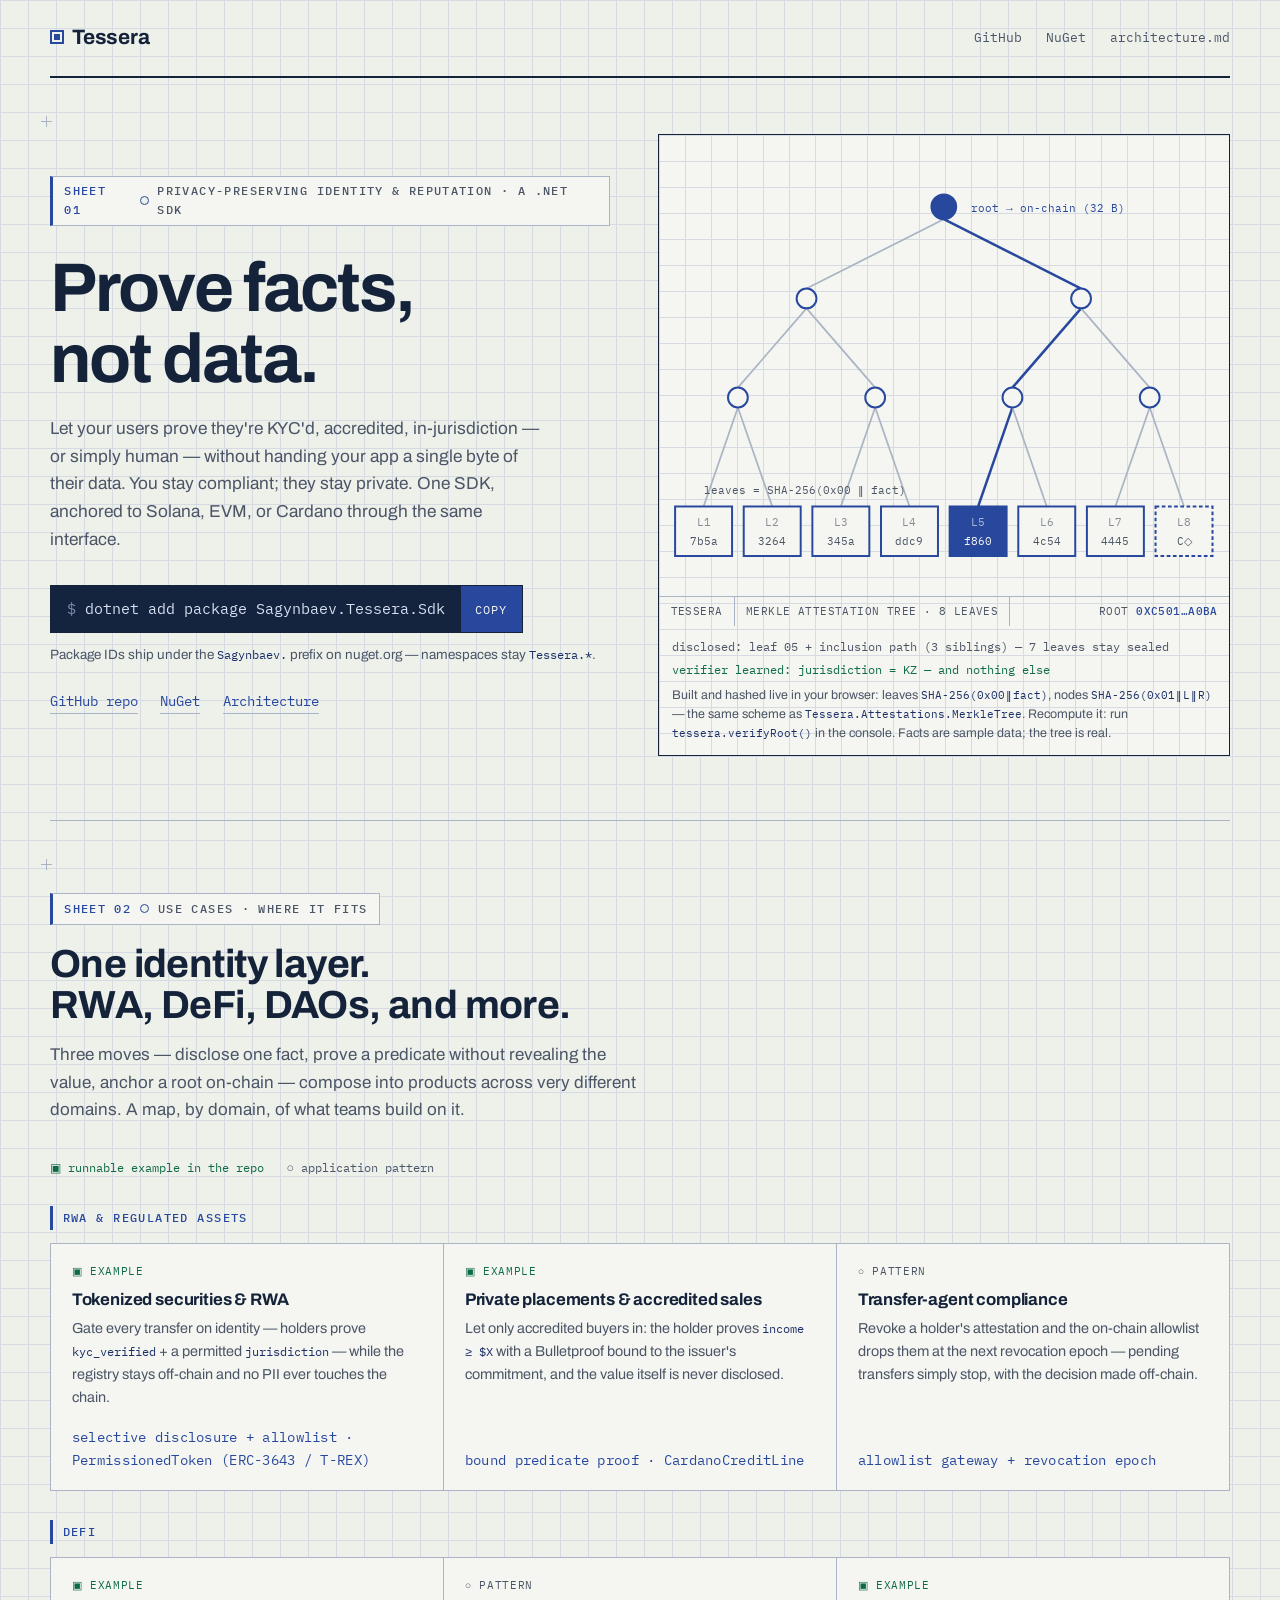
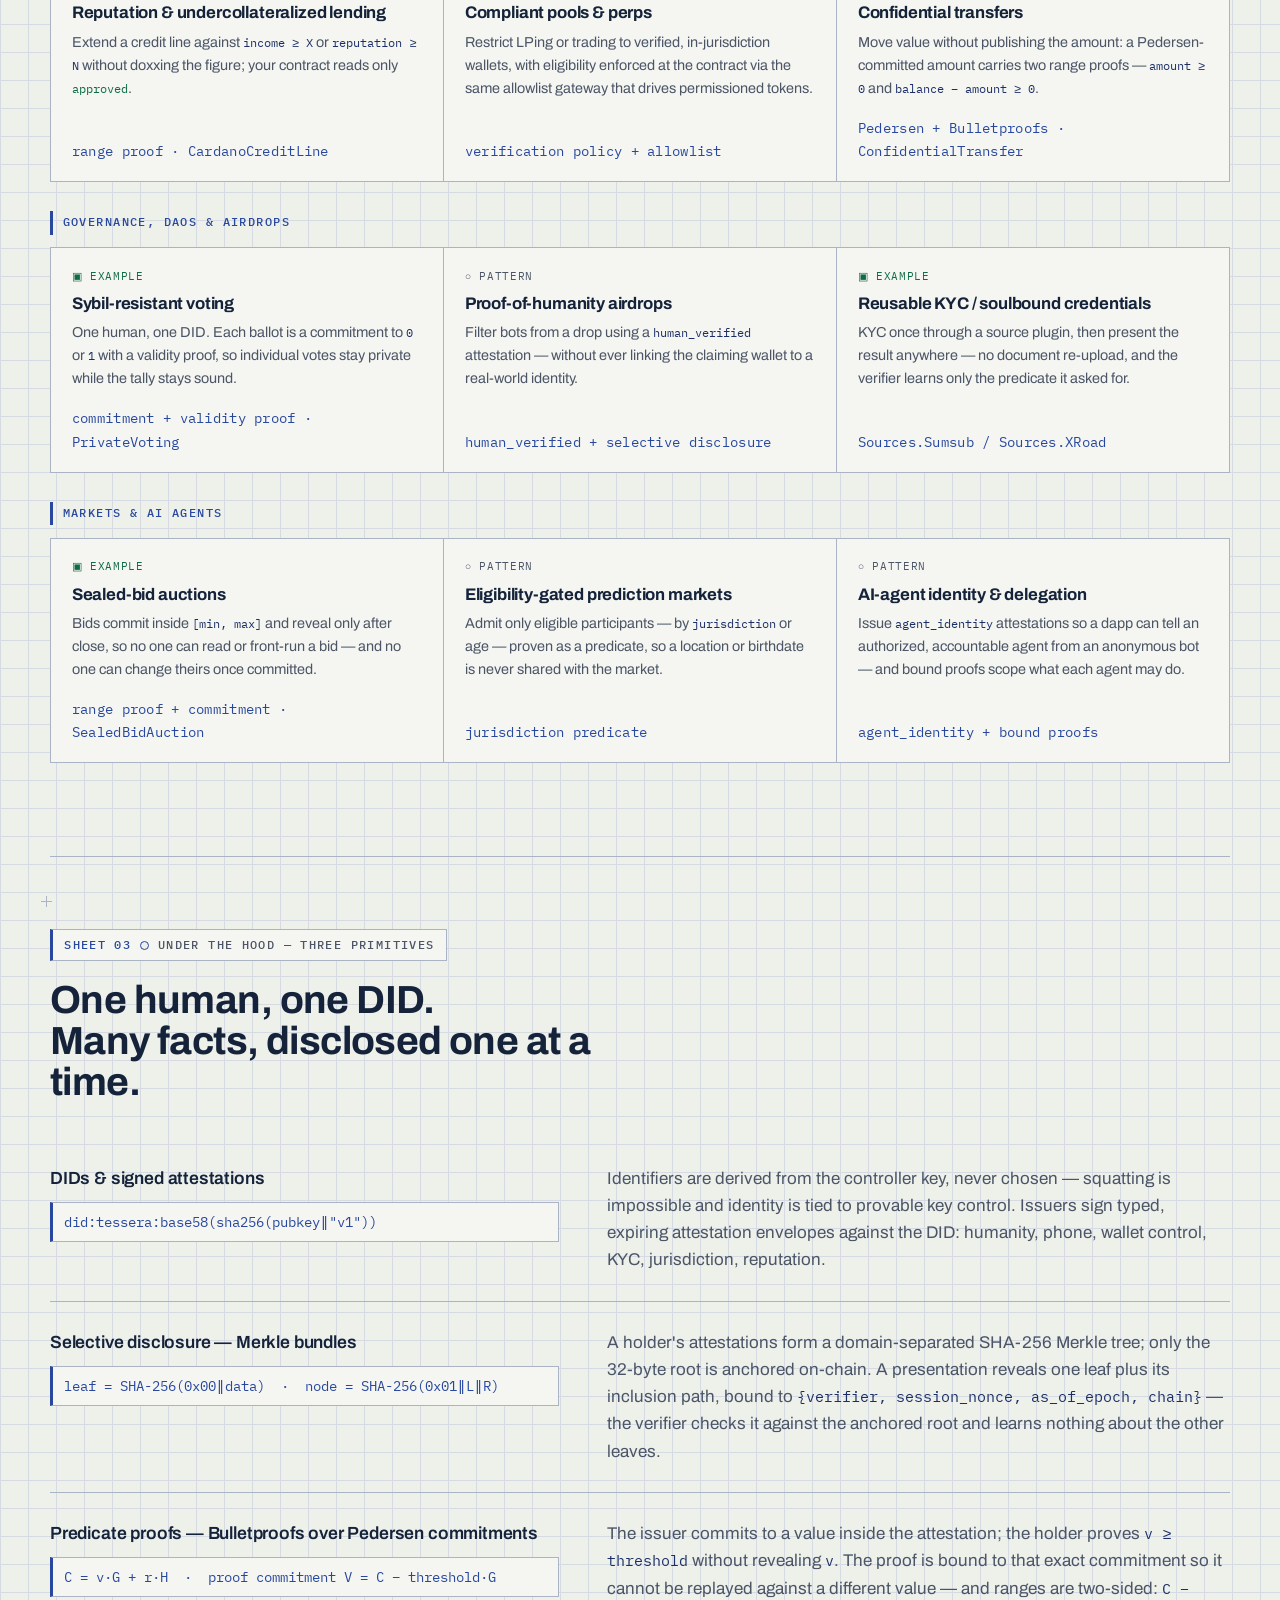
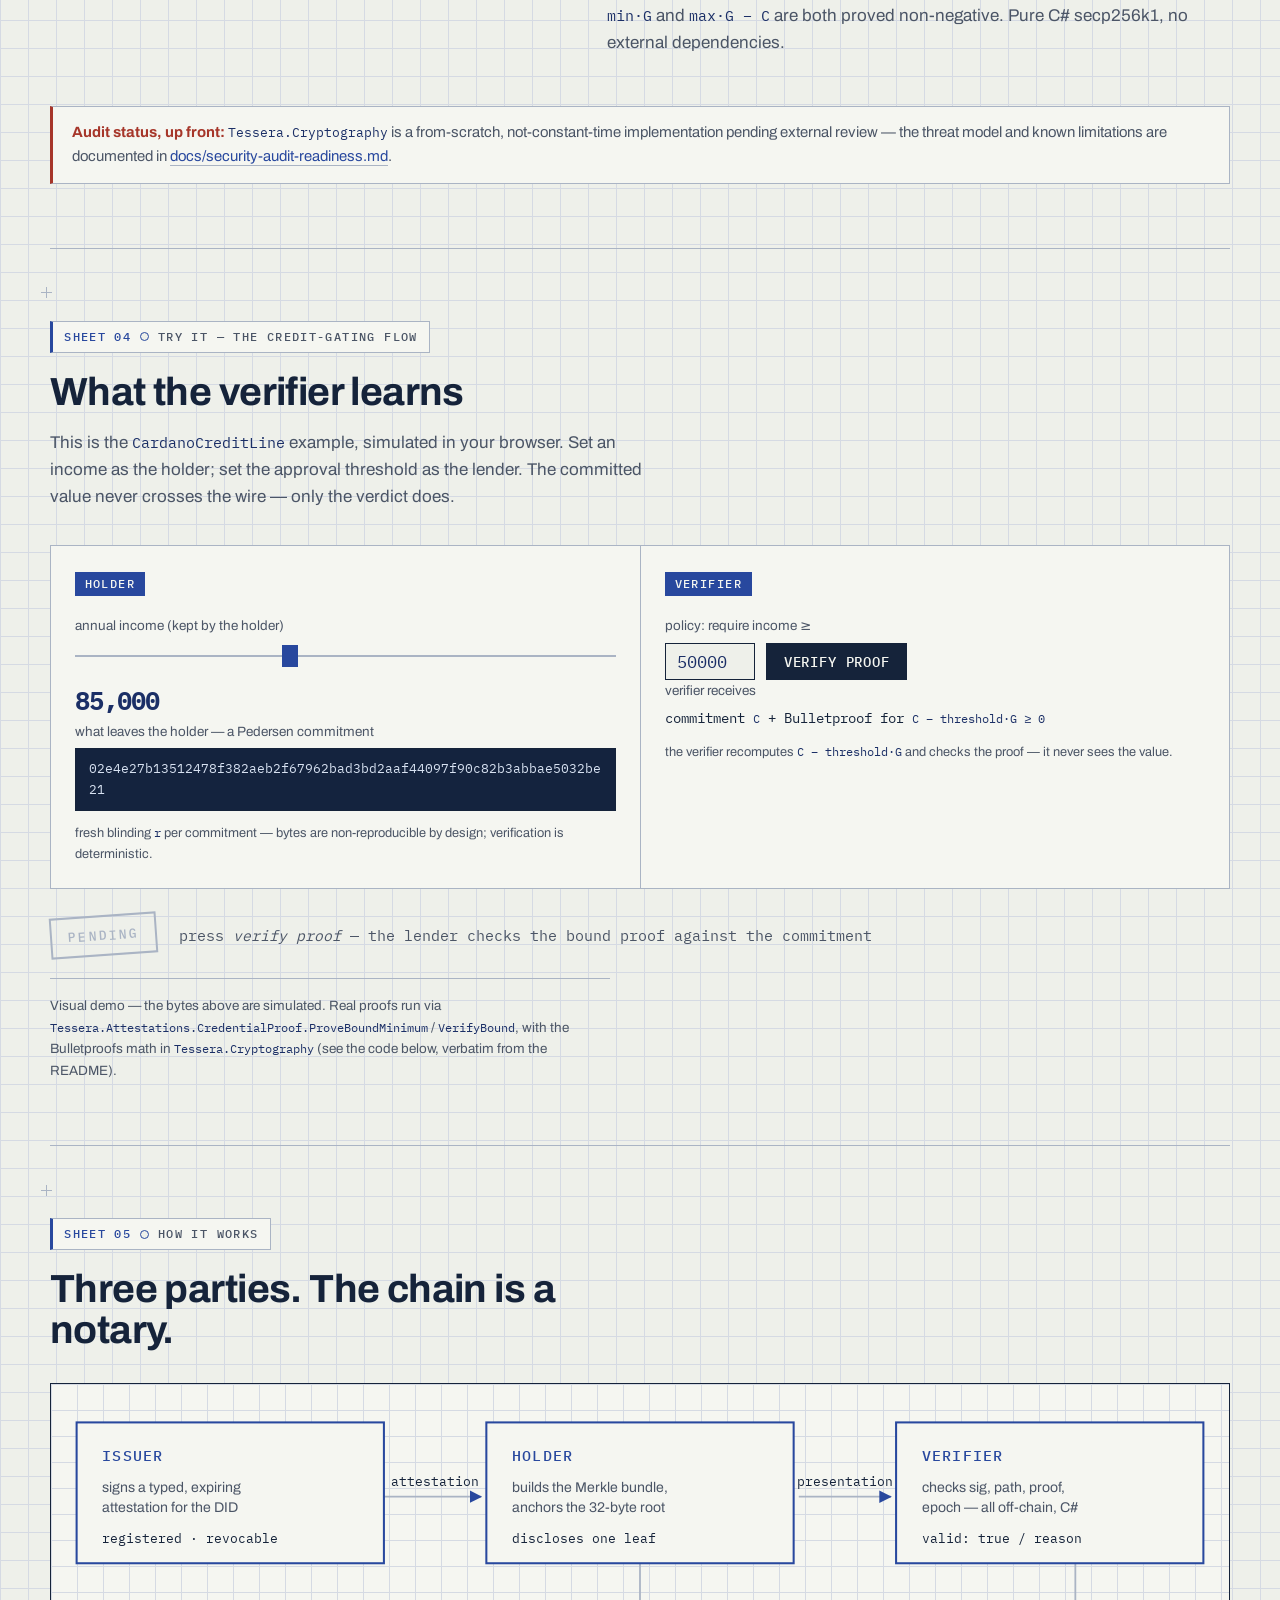
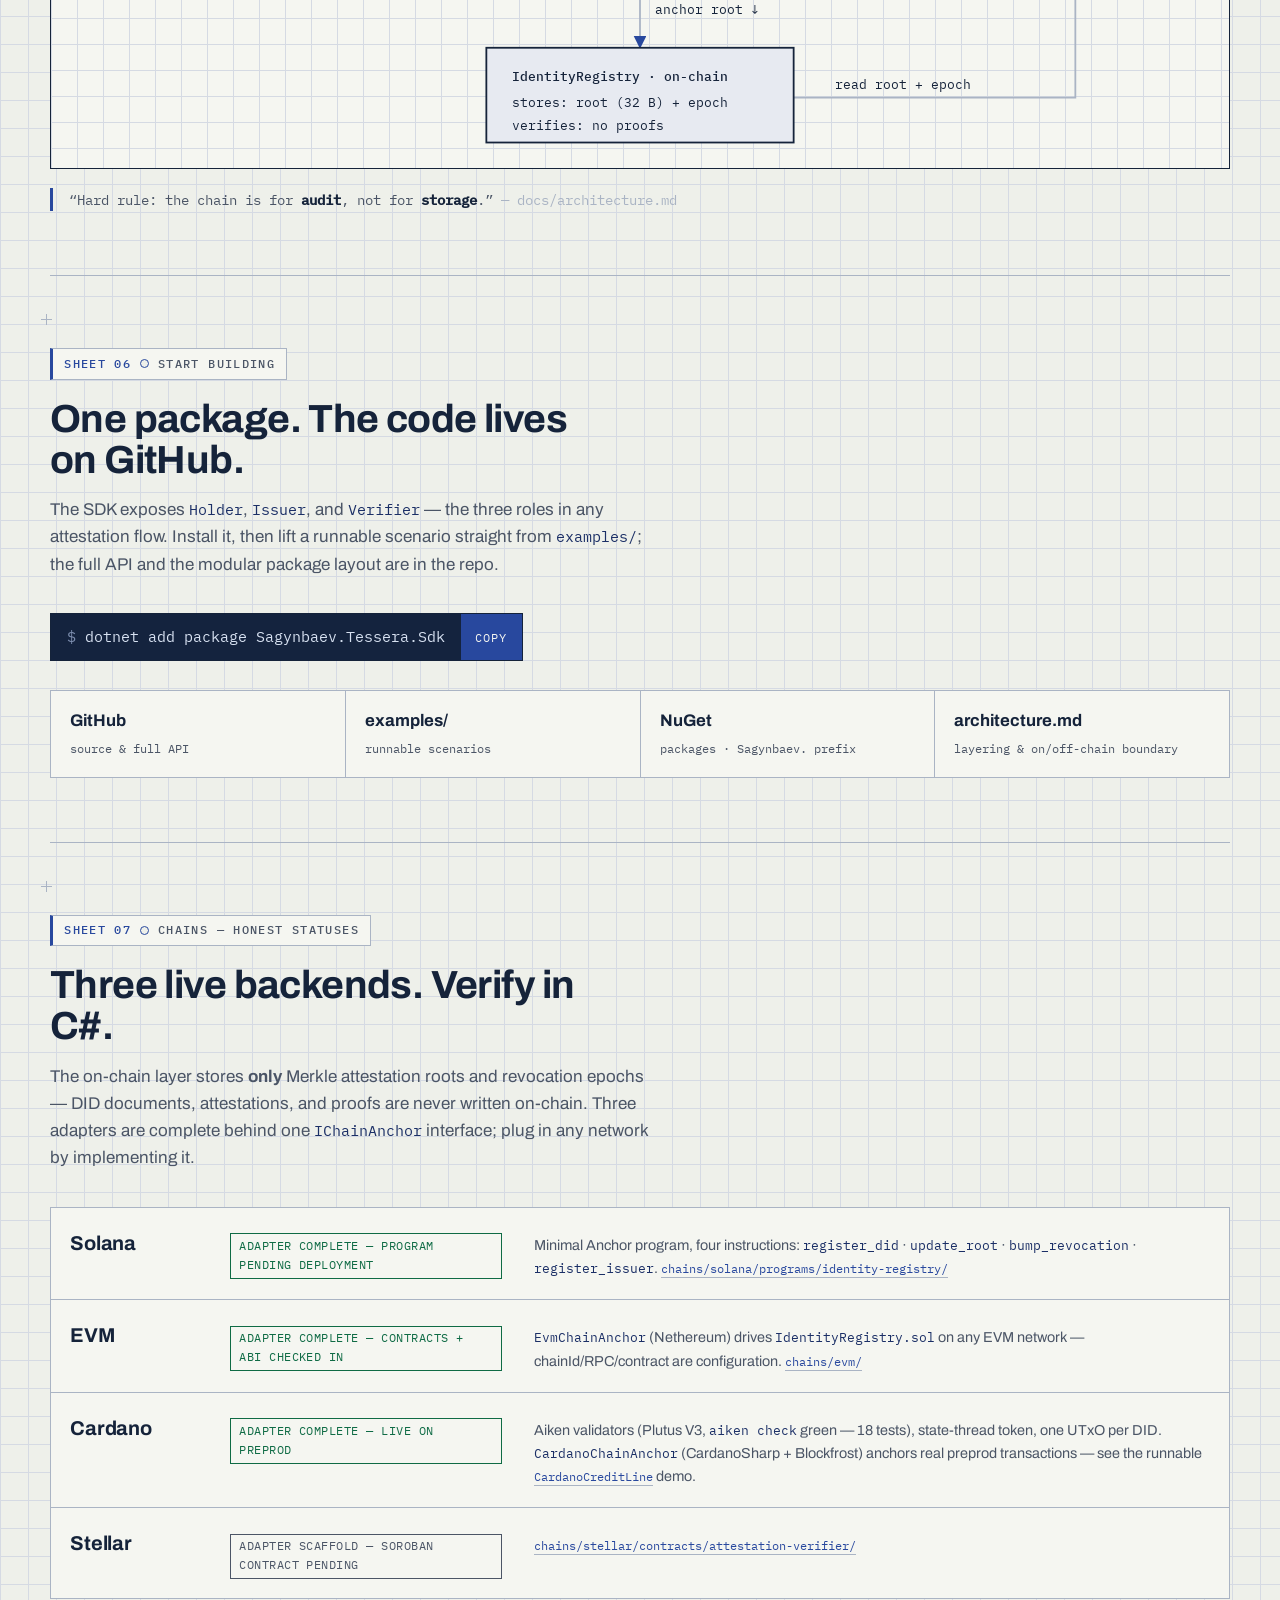
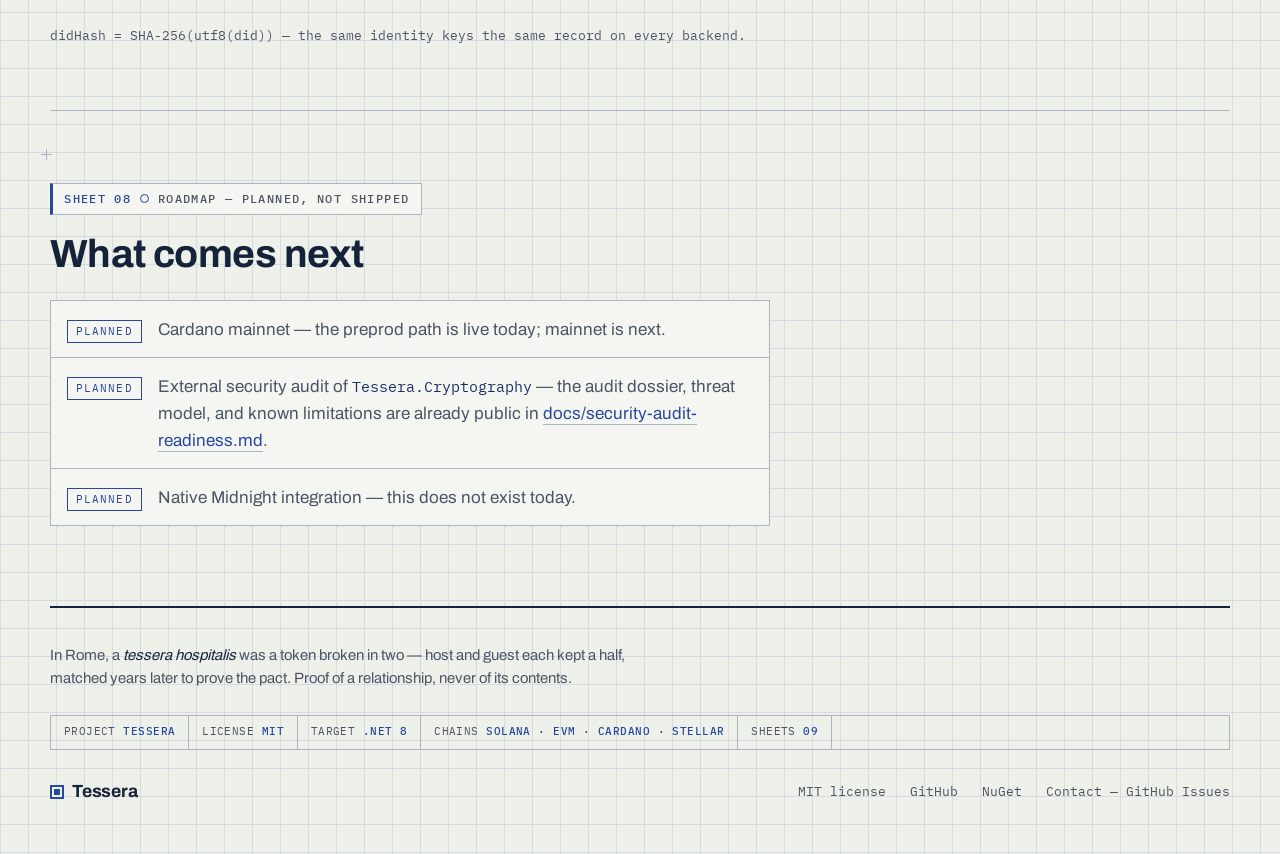
==== index.html @ 8e9907f5 "first commit" ====
<!DOCTYPE html>
<html lang="en">
<head>
  <meta charset="UTF-8">
  <meta name="viewport" content="width=device-width, initial-scale=1.0">
  <title>Tessera — prove facts, not data. Privacy-preserving identity for .NET</title>
  <meta name="description" content="Tessera lets your .NET app verify users are KYC'd, accredited, in-jurisdiction, or human — without storing their data. Privacy-preserving identity & reputation: DIDs, selective disclosure over Merkle bundles, Bulletproof predicate proofs, anchored to Solana, EVM, or Cardano.">
  <meta property="og:title" content="Tessera — prove facts, not data.">
  <meta property="og:description" content="Privacy-preserving identity and reputation infrastructure for .NET. A verifier learns “income ≥ 50,000: true” — and nothing else.">
  <meta property="og:type" content="website">
  <!-- After deploying, replace with the ABSOLUTE URL of assets/og.png — crawlers ignore relative og:image paths. -->
  <meta property="og:image" content="assets/og.png">
  <meta name="twitter:card" content="summary_large_image">
  <meta name="theme-color" content="#0E1C19">
  <link rel="icon" type="image/svg+xml" href="assets/favicon.svg">
  <link rel="icon" type="image/png" sizes="32x32" href="assets/favicon-32.png">
  <link rel="apple-touch-icon" href="assets/apple-touch-icon.png">
  <link rel="preload" href="assets/fonts/archivo-var-latin.woff2" as="font" type="font/woff2" crossorigin>
  <link rel="preload" href="assets/fonts/plex-mono-400-latin.woff2" as="font" type="font/woff2" crossorigin>
  <link rel="stylesheet" href="styles.css">
  <noscript>
    <style>
      .tab-panel[hidden] { display: block !important; }
      .tab-rail, .copy-btn { display: none !important; }
      .flow-step-group { opacity: 1 !important; }
      .flow-schematic .wire { stroke-dashoffset: 0 !important; }
      .flow-legend { position: static !important; width: auto !important; height: auto !important; clip: auto !important; }
    </style>
  </noscript>
  <script src="main.js" defer></script>
</head>
<body>
  <a class="skip-link" href="#main">Skip to content</a>

  <header class="site-head">
    <a class="wordmark" href="#top" aria-label="Tessera — top of page">
      <span class="wordmark-tile" aria-hidden="true"></span>Tessera
    </a>
    <nav aria-label="External links">
      <a href="https://github.com/asagynbaev/Tessera">GitHub</a>
      <a href="https://www.nuget.org/packages/Sagynbaev.Tessera">NuGet</a>
      <a href="https://github.com/asagynbaev/Tessera/blob/main/docs/architecture.md">architecture.md</a>
    </nav>
  </header>

  <main id="main">

    <!-- ================= HERO ================= -->
    <section class="hero" id="top" aria-labelledby="hero-title">
      <div class="hero-copy">
        <p class="kicker"><span class="tessera-mark" aria-hidden="true"></span>privacy-preserving identity &amp; reputation · a .NET SDK</p>
        <h1 id="hero-title">Prove facts,<br>not data.</h1>
        <p class="hero-sub">Let your users prove they're KYC'd, accredited, in-jurisdiction — or simply
        human — without handing your app a single byte of their data. You stay compliant; they stay
        private. One SDK, anchored to Solana, EVM, or Cardano through the same interface.</p>

        <div class="install" role="group" aria-label="Install command">
          <code id="install-cmd">dotnet add package Sagynbaev.Tessera.Sdk</code>
          <button class="copy-btn" type="button" data-copy="dotnet add package Sagynbaev.Tessera.Sdk" aria-label="Copy install command">copy</button>
        </div>
        <p class="install-note">Package IDs ship under the <code>Sagynbaev.</code> prefix on nuget.org — namespaces stay <code>Tessera.*</code>.</p>

        <p class="hero-links">
          <a href="https://github.com/asagynbaev/Tessera">GitHub repo</a>
          <a href="https://www.nuget.org/packages/Sagynbaev.Tessera">NuGet</a>
          <a href="https://github.com/asagynbaev/Tessera/blob/main/docs/architecture.md">Architecture</a>
        </p>
      </div>

      <!-- Signature element: the protocol schematic.
           A Merkle attestation tree that draws itself and computes its REAL root
           in the browser (same SHA-256 scheme as Tessera.Attestations.MerkleTree).
           The SVG is built by main.js; static fallback in <noscript> below. -->
      <figure class="schematic-wrap" aria-labelledby="sch-caption">
        <svg class="schematic" id="schematic" viewBox="0 0 460 372"
             aria-label="Merkle attestation tree of 8 sample attestations. Activate a leaf to disclose one fact; the others stay sealed hashes."></svg>
        <noscript><p class="sch-note">The hero builds a live Merkle tree over 8 sample attestations
          (human_verified, phone_verified, wallet_verified, kyc_verified, jurisdiction, reputation_score,
          agent_identity, accredited) and computes its real root — enable JavaScript to watch it draw.</p></noscript>
        <div class="schematic-titleblock" aria-hidden="true">
          <span>tessera</span>
          <span>merkle attestation tree · 8 leaves</span>
          <span>root&nbsp;<b id="root-hex">—</b></span>
        </div>
        <p class="sch-caption mono" id="sch-caption"><span class="cap-dim">activate a leaf — the other attestations stay sealed</span></p>
        <output id="sch-sr" class="visually-hidden"></output>
        <p class="sch-note">Built and hashed live in your browser: leaves <code>SHA-256(0x00&#8202;‖&#8202;fact)</code>,
        nodes <code>SHA-256(0x01&#8202;‖&#8202;L&#8202;‖&#8202;R)</code> — the same scheme as
        <code>Tessera.Attestations.MerkleTree</code>. Recompute it: run <code>tessera.verifyRoot()</code>
        in the console. Facts are sample data; the tree is real.</p>
      </figure>
    </section>

    <!-- ================= WHAT YOU CAN BUILD ================= -->
    <section class="build" aria-labelledby="build-title">
      <p class="kicker"><span class="tessera-mark" aria-hidden="true"></span>use cases · where it fits</p>
      <h2 id="build-title" class="display">One identity layer.<br>RWA, DeFi, DAOs, and more.</h2>
      <p class="section-lede">Three moves — disclose one fact, prove a predicate without revealing the
        value, anchor a root on-chain — compose into products across very different domains. A map, by
        domain, of what teams build on it.</p>
      <p class="use-legend mono"><span class="t-ex">▣ runnable example in the repo</span><span class="t-pat">○ application pattern</span></p>

      <div class="use-group">
        <h3 class="use-group-title mono">RWA &amp; regulated assets</h3>
        <div class="use-grid">
          <article class="use-tile">
            <span class="use-tag ex" aria-hidden="true">▣ example</span>
            <h4 class="build-name">Tokenized securities &amp; RWA</h4>
            <p>Gate every transfer on identity — holders prove <code>kyc_verified</code> + a permitted
              <code>jurisdiction</code> — while the registry stays off-chain and no PII ever touches the chain.</p>
            <p class="build-meta">selective disclosure + allowlist · PermissionedToken (ERC-3643 / T-REX)</p>
          </article>
          <article class="use-tile">
            <span class="use-tag ex" aria-hidden="true">▣ example</span>
            <h4 class="build-name">Private placements &amp; accredited sales</h4>
            <p>Let only accredited buyers in: the holder proves <code>income ≥ $X</code> with a Bulletproof
              bound to the issuer's commitment, and the value itself is never disclosed.</p>
            <p class="build-meta">bound predicate proof · CardanoCreditLine</p>
          </article>
          <article class="use-tile">
            <span class="use-tag pat" aria-hidden="true">○ pattern</span>
            <h4 class="build-name">Transfer-agent compliance</h4>
            <p>Revoke a holder's attestation and the on-chain allowlist drops them at the next revocation
              epoch — pending transfers simply stop, with the decision made off-chain.</p>
            <p class="build-meta">allowlist gateway + revocation epoch</p>
          </article>
        </div>
      </div>

      <div class="use-group">
        <h3 class="use-group-title mono">DeFi</h3>
        <div class="use-grid">
          <article class="use-tile">
            <span class="use-tag ex" aria-hidden="true">▣ example</span>
            <h4 class="build-name">Reputation &amp; undercollateralized lending</h4>
            <p>Extend a credit line against <code>income ≥ X</code> or <code>reputation ≥ N</code> without
              doxxing the figure; your contract reads only <span class="build-out">approved</span>.</p>
            <p class="build-meta">range proof · CardanoCreditLine</p>
          </article>
          <article class="use-tile">
            <span class="use-tag pat" aria-hidden="true">○ pattern</span>
            <h4 class="build-name">Compliant pools &amp; perps</h4>
            <p>Restrict LPing or trading to verified, in-jurisdiction wallets, with eligibility enforced at
              the contract via the same allowlist gateway that drives permissioned tokens.</p>
            <p class="build-meta">verification policy + allowlist</p>
          </article>
          <article class="use-tile">
            <span class="use-tag ex" aria-hidden="true">▣ example</span>
            <h4 class="build-name">Confidential transfers</h4>
            <p>Move value without publishing the amount: a Pedersen-committed amount carries two range
              proofs — <code>amount ≥ 0</code> and <code>balance − amount ≥ 0</code>.</p>
            <p class="build-meta">Pedersen + Bulletproofs · ConfidentialTransfer</p>
          </article>
        </div>
      </div>

      <div class="use-group">
        <h3 class="use-group-title mono">Governance, DAOs &amp; airdrops</h3>
        <div class="use-grid">
          <article class="use-tile">
            <span class="use-tag ex" aria-hidden="true">▣ example</span>
            <h4 class="build-name">Sybil-resistant voting</h4>
            <p>One human, one DID. Each ballot is a commitment to <code>0</code> or <code>1</code> with a
              validity proof, so individual votes stay private while the tally stays sound.</p>
            <p class="build-meta">commitment + validity proof · PrivateVoting</p>
          </article>
          <article class="use-tile">
            <span class="use-tag pat" aria-hidden="true">○ pattern</span>
            <h4 class="build-name">Proof-of-humanity airdrops</h4>
            <p>Filter bots from a drop using a <code>human_verified</code> attestation — without ever linking
              the claiming wallet to a real-world identity.</p>
            <p class="build-meta">human_verified + selective disclosure</p>
          </article>
          <article class="use-tile">
            <span class="use-tag ex" aria-hidden="true">▣ example</span>
            <h4 class="build-name">Reusable KYC / soulbound credentials</h4>
            <p>KYC once through a source plugin, then present the result anywhere — no document re-upload,
              and the verifier learns only the predicate it asked for.</p>
            <p class="build-meta">Sources.Sumsub / Sources.XRoad</p>
          </article>
        </div>
      </div>

      <div class="use-group">
        <h3 class="use-group-title mono">Markets &amp; AI agents</h3>
        <div class="use-grid">
          <article class="use-tile">
            <span class="use-tag ex" aria-hidden="true">▣ example</span>
            <h4 class="build-name">Sealed-bid auctions</h4>
            <p>Bids commit inside <code>[min, max]</code> and reveal only after close, so no one can read or
              front-run a bid — and no one can change theirs once committed.</p>
            <p class="build-meta">range proof + commitment · SealedBidAuction</p>
          </article>
          <article class="use-tile">
            <span class="use-tag pat" aria-hidden="true">○ pattern</span>
            <h4 class="build-name">Eligibility-gated prediction markets</h4>
            <p>Admit only eligible participants — by <code>jurisdiction</code> or age — proven as a predicate,
              so a location or birthdate is never shared with the market.</p>
            <p class="build-meta">jurisdiction predicate</p>
          </article>
          <article class="use-tile">
            <span class="use-tag pat" aria-hidden="true">○ pattern</span>
            <h4 class="build-name">AI-agent identity &amp; delegation</h4>
            <p>Issue <code>agent_identity</code> attestations so a dapp can tell an authorized, accountable
              agent from an anonymous bot — and bound proofs scope what each agent may do.</p>
            <p class="build-meta">agent_identity + bound proofs</p>
          </article>
        </div>
      </div>
    </section>

    <!-- ================= PRIMITIVES ================= -->
    <section class="primitives" aria-labelledby="primitives-title">
      <p class="kicker"><span class="tessera-mark" aria-hidden="true"></span>under the hood — three primitives</p>
      <h2 id="primitives-title" class="display">One human, one DID.<br>Many facts, disclosed one at a time.</h2>

      <dl class="spec-list">
        <div class="spec-entry">
          <dt>
            <span class="spec-name">DIDs &amp; signed attestations</span>
            <code class="spec-formula">did:tessera:base58(sha256(pubkey&#8202;‖&#8202;"v1"))</code>
          </dt>
          <dd>Identifiers are derived from the controller key, never chosen — squatting is impossible and
          identity is tied to provable key control. Issuers sign typed, expiring attestation envelopes
          against the DID: humanity, phone, wallet control, KYC, jurisdiction, reputation.</dd>
        </div>

        <div class="spec-entry">
          <dt>
            <span class="spec-name">Selective disclosure — Merkle bundles</span>
            <code class="spec-formula">leaf = SHA-256(0x00&#8202;‖&#8202;data) &nbsp;·&nbsp; node = SHA-256(0x01&#8202;‖&#8202;L&#8202;‖&#8202;R)</code>
          </dt>
          <dd>A holder's attestations form a domain-separated SHA-256 Merkle tree; only the 32-byte root is
          anchored on-chain. A presentation reveals one leaf plus its inclusion path, bound to
          <code>{verifier, session_nonce, as_of_epoch, chain}</code> — the verifier checks it against the
          anchored root and learns nothing about the other leaves.</dd>
        </div>

        <div class="spec-entry">
          <dt>
            <span class="spec-name">Predicate proofs — Bulletproofs over Pedersen commitments</span>
            <code class="spec-formula">C = v·G + r·H &nbsp;·&nbsp; proof commitment V = C − threshold·G</code>
          </dt>
          <dd>The issuer commits to a value inside the attestation; the holder proves
          <code>v ≥ threshold</code> without revealing <code>v</code>. The proof is bound to that exact
          commitment so it cannot be replayed against a different value — and ranges are two-sided:
          <code>C − min·G</code> and <code>max·G − C</code> are both proved non-negative. Pure C# secp256k1,
          no external dependencies.</dd>
        </div>
      </dl>

      <p class="audit-note"><strong>Audit status, up front:</strong> <code>Tessera.Cryptography</code> is a
      from-scratch, not-constant-time implementation pending external review — the threat model and known
      limitations are documented in
      <a href="https://github.com/asagynbaev/Tessera/blob/main/docs/security-audit-readiness.md">docs/security-audit-readiness.md</a>.</p>
    </section>

    <!-- ================= PROOF DEMO ================= -->
    <section class="demo" aria-labelledby="demo-title">
      <p class="kicker"><span class="tessera-mark" aria-hidden="true"></span>try it — the credit-gating flow</p>
      <h2 id="demo-title" class="display">What the verifier learns</h2>
      <p class="section-lede">This is the <code>CardanoCreditLine</code> example, simulated in your browser.
      Set an income as the holder; set the approval threshold as the lender. The committed value never
      crosses the wire — only the verdict does.</p>

      <div class="demo-grid">
        <div class="demo-panel" aria-labelledby="holder-h">
          <h3 id="holder-h" class="panel-title">holder</h3>
          <label class="demo-label" for="income">annual income (kept by the holder)</label>
          <input type="range" id="income" min="10000" max="200000" step="5000" value="85000"
                 aria-describedby="income-out">
          <output id="income-out" class="mono demo-value" for="income">85,000</output>
          <p class="demo-label">what leaves the holder — a Pedersen commitment</p>
          <p class="commitment mono" id="commitment" aria-live="off">02&#8202;····</p>
          <p class="demo-fine">fresh blinding <code>r</code> per commitment — bytes are non-reproducible by
          design; verification is deterministic.</p>
        </div>

        <div class="demo-panel" aria-labelledby="verifier-h">
          <h3 id="verifier-h" class="panel-title">verifier</h3>
          <label class="demo-label" for="threshold">policy: require income ≥</label>
          <div class="threshold-row">
            <input type="number" id="threshold" min="10000" max="200000" step="10000" value="50000">
            <button type="button" class="check-btn" id="check-btn">verify proof</button>
          </div>
          <p class="demo-label">verifier receives</p>
          <p class="received mono">commitment <code>C</code> + Bulletproof for <code>C − threshold·G ≥ 0</code></p>
          <p class="demo-fine">the verifier recomputes <code>C − threshold·G</code> and checks the proof —
          it never sees the value.</p>
        </div>
      </div>

      <!-- the verdict is an engineering approval stamp: PENDING → APPROVED / DECLINED -->
      <div class="verdict" id="verdict" data-state="idle">
        <span class="stamp" aria-hidden="true"></span>
        <output class="verdict-line" id="verdict-line">
          press <em>verify proof</em> — the lender checks the bound proof against the commitment
        </output>
      </div>

      <p class="demo-disclaimer">Visual demo — the bytes above are simulated. Real proofs run via
      <code>Tessera.Attestations.CredentialProof.ProveBoundMinimum</code> / <code>VerifyBound</code>,
      with the Bulletproofs math in <code>Tessera.Cryptography</code> (see the code below, verbatim
      from the README).</p>
      <noscript><p class="demo-disclaimer">The interactive demo requires JavaScript — the code below
      shows the real API instead.</p></noscript>
    </section>

    <!-- ================= HOW IT WORKS ================= -->
    <section class="flow" aria-labelledby="flow-title">
      <p class="kicker"><span class="tessera-mark" aria-hidden="true"></span>how it works</p>
      <h2 id="flow-title" class="display">Three parties. The chain is a notary.</h2>

      <figure class="flow-schematic" id="flow-schematic">
        <svg viewBox="0 0 920 300" aria-hidden="true">
          <defs>
            <marker id="ar" markerWidth="8" markerHeight="8" refX="6.5" refY="3.5" orient="auto">
              <path d="M0,0 L7,3.5 L0,7 z" fill="#28489E"></path>
            </marker>
          </defs>

          <!-- wires (draw on scroll) -->
          <path class="wire" pathLength="1" style="--d:340ms" d="M260 88 L336 88" marker-end="url(#ar)"></path>
          <path class="wire" pathLength="1" style="--d:760ms" d="M584 88 L656 88" marker-end="url(#ar)"></path>
          <path class="wire" pathLength="1" style="--d:560ms" d="M460 140 L460 206" marker-end="url(#ar)"></path>
          <path class="wire" pathLength="1" style="--d:980ms" d="M580 245 L800 245 L800 122 L896 122" marker-end="url(#ar)"></path>

          <!-- payload tags -->
          <text class="flow-payload" x="300" y="80" text-anchor="middle">attestation</text>
          <text class="flow-payload" x="620" y="80" text-anchor="middle">presentation</text>
          <text class="flow-payload" x="472" y="180">anchor root ↓</text>
          <text class="flow-payload" x="612" y="238">read root + epoch</text>

          <!-- issuer -->
          <g class="flow-step-group" style="--d:0ms">
            <rect class="flow-node-box" x="20" y="30" width="240" height="110"></rect>
            <text class="flow-role" x="40" y="60">issuer</text>
            <text class="flow-desc" x="40" y="84">signs a typed, expiring</text>
            <text class="flow-desc" x="40" y="100">attestation for the DID</text>
            <text class="flow-payload" x="40" y="124">registered · revocable</text>
          </g>

          <!-- holder -->
          <g class="flow-step-group" style="--d:420ms">
            <rect class="flow-node-box" x="340" y="30" width="240" height="110"></rect>
            <text class="flow-role" x="360" y="60">holder</text>
            <text class="flow-desc" x="360" y="84">builds the Merkle bundle,</text>
            <text class="flow-desc" x="360" y="100">anchors the 32-byte root</text>
            <text class="flow-payload" x="360" y="124">discloses one leaf</text>
          </g>

          <!-- verifier -->
          <g class="flow-step-group" style="--d:840ms">
            <rect class="flow-node-box" x="660" y="30" width="240" height="110"></rect>
            <text class="flow-role" x="680" y="60">verifier</text>
            <text class="flow-desc" x="680" y="84">checks sig, path, proof,</text>
            <text class="flow-desc" x="680" y="100">epoch — all off-chain, C#</text>
            <text class="flow-payload" x="680" y="124">valid: true / reason</text>
          </g>

          <!-- notary -->
          <g class="flow-step-group" style="--d:1120ms">
            <rect class="flow-notary-box" x="340" y="206" width="240" height="74"></rect>
            <text class="flow-notary-label" x="360" y="232" font-weight="500">IdentityRegistry · on-chain</text>
            <text class="flow-notary-label" x="360" y="252">stores: root (32 B) + epoch</text>
            <text class="flow-notary-label" x="360" y="270" fill="#A6362A">verifies: no proofs</text>
          </g>
        </svg>
      </figure>

      <!-- accessible source of truth + detail -->
      <ol class="flow-legend visually-hidden">
        <li><strong>Issuer.</strong> Holds a signing key, registered in the on-chain issuer registry; signs a typed, expiring attestation for the subject DID.</li>
        <li><strong>Holder.</strong> Collects attestations into a Merkle bundle, anchors the 32-byte root on-chain, and builds a presentation — one leaf + inclusion path + predicate proofs, bound to {verifier, session_nonce, as_of_epoch, chain}.</li>
        <li><strong>Verifier.</strong> Checks the issuer signature, the inclusion path against the anchored root, the predicate proofs against their commitments, and the revocation epoch — all off-chain, in C#.</li>
        <li><strong>On-chain notary (IdentityRegistry).</strong> Stores only the attestation root (32 B), the revocation epoch (u64), owner, and issuer records. It verifies no proofs and holds no identity data.</li>
      </ol>

      <p class="flow-quote">“Hard rule: the chain is for <strong>audit</strong>, not for <strong>storage</strong>.”
        <span class="src">— docs/architecture.md</span></p>
    </section>

    <!-- ================= START / CTA ================= -->
    <section class="cta" aria-labelledby="cta-title">
      <p class="kicker"><span class="tessera-mark" aria-hidden="true"></span>start building</p>
      <h2 id="cta-title" class="display">One package. The code lives on GitHub.</h2>
      <p class="section-lede">The SDK exposes <code>Holder</code>, <code>Issuer</code>, and
        <code>Verifier</code> — the three roles in any attestation flow. Install it, then lift a runnable
        scenario straight from <code>examples/</code>; the full API and the modular package layout are in the repo.</p>

      <div class="install">
        <code>dotnet add package Sagynbaev.Tessera.Sdk</code>
        <button class="copy-btn" type="button" data-copy="dotnet add package Sagynbaev.Tessera.Sdk" aria-label="Copy install command (start building)">copy</button>
      </div>

      <div class="cta-links">
        <a class="cta-link" href="https://github.com/asagynbaev/Tessera">
          <span class="cta-link-name">GitHub</span><span class="cta-link-sub mono">source &amp; full API</span></a>
        <a class="cta-link" href="https://github.com/asagynbaev/Tessera/tree/main/examples">
          <span class="cta-link-name">examples/</span><span class="cta-link-sub mono">runnable scenarios</span></a>
        <a class="cta-link" href="https://www.nuget.org/packages/Sagynbaev.Tessera">
          <span class="cta-link-name">NuGet</span><span class="cta-link-sub mono">packages · Sagynbaev. prefix</span></a>
        <a class="cta-link" href="https://github.com/asagynbaev/Tessera/blob/main/docs/architecture.md">
          <span class="cta-link-name">architecture.md</span><span class="cta-link-sub mono">layering &amp; on/off-chain boundary</span></a>
      </div>
    </section>

    <!-- ================= CHAINS ================= -->
    <section class="chains" aria-labelledby="chains-title">
      <p class="kicker"><span class="tessera-mark" aria-hidden="true"></span>chains — honest statuses</p>
      <h2 id="chains-title" class="display">Three live backends. Verify in C#.</h2>
      <p class="section-lede">The on-chain layer stores <strong>only</strong> Merkle attestation roots and
      revocation epochs — DID documents, attestations, and proofs are never written on-chain. Three
      adapters are complete behind one <code>IChainAnchor</code> interface; plug in any network by
      implementing it.</p>

      <ul class="chain-list">
        <li class="chain-row">
          <span class="chain-name">Solana</span>
          <span class="chain-status status-complete">adapter complete — program pending deployment</span>
          <span class="chain-detail">Minimal Anchor program, four instructions:
            <code>register_did</code> · <code>update_root</code> · <code>bump_revocation</code> · <code>register_issuer</code>.
            <a href="https://github.com/asagynbaev/Tessera/tree/main/chains/solana/programs/identity-registry">chains/solana/programs/identity-registry/</a></span>
        </li>
        <li class="chain-row">
          <span class="chain-name">EVM</span>
          <span class="chain-status status-complete">adapter complete — contracts + ABI checked in</span>
          <span class="chain-detail"><code>EvmChainAnchor</code> (Nethereum) drives
            <code>IdentityRegistry.sol</code> on any EVM network — chainId/RPC/contract are configuration.
            <a href="https://github.com/asagynbaev/Tessera/tree/main/chains/evm">chains/evm/</a></span>
        </li>
        <li class="chain-row">
          <span class="chain-name">Cardano</span>
          <span class="chain-status status-complete">adapter complete — live on preprod</span>
          <span class="chain-detail">Aiken validators (Plutus V3, <code>aiken check</code> green — 18 tests),
            state-thread token, one UTxO per DID. <code>CardanoChainAnchor</code> (CardanoSharp + Blockfrost)
            anchors real preprod transactions — see the runnable
            <a href="https://github.com/asagynbaev/Tessera/tree/main/examples/CardanoCreditLine">CardanoCreditLine</a> demo.</span>
        </li>
        <li class="chain-row">
          <span class="chain-name">Stellar</span>
          <span class="chain-status status-scaffold">adapter scaffold — Soroban contract pending</span>
          <span class="chain-detail">
            <a href="https://github.com/asagynbaev/Tessera/tree/main/chains/stellar/contracts/attestation-verifier">chains/stellar/contracts/attestation-verifier/</a></span>
        </li>
      </ul>
      <p class="chain-note mono">didHash = SHA-256(utf8(did)) — the same identity keys the same record on every backend.</p>
    </section>

    <!-- ================= ROADMAP ================= -->
    <section class="roadmap" aria-labelledby="roadmap-title">
      <p class="kicker"><span class="tessera-mark" aria-hidden="true"></span>roadmap — planned, not shipped</p>
      <h2 id="roadmap-title" class="display">What comes next</h2>
      <ul class="roadmap-list">
        <li><span class="roadmap-tag mono">planned</span><span class="roadmap-body">Cardano mainnet — the preprod path is live today; mainnet is next.</span></li>
        <li><span class="roadmap-tag mono">planned</span><span class="roadmap-body">External security audit of <code>Tessera.Cryptography</code> —
          the audit dossier, threat model, and known limitations are already public in
          <a href="https://github.com/asagynbaev/Tessera/blob/main/docs/security-audit-readiness.md">docs/security-audit-readiness.md</a>.</span></li>
        <li><span class="roadmap-tag mono">planned</span><span class="roadmap-body">Native Midnight integration — this does not exist today.</span></li>
      </ul>
    </section>

  </main>

  <!-- ================= FOOTER ================= -->
  <footer class="site-foot">
    <p class="foot-aside">In Rome, a <em>tessera hospitalis</em> was a token broken in two — host and guest
    each kept a half, matched years later to prove the pact. Proof of a relationship, never of its contents.</p>
    <div class="foot-titleblock" aria-hidden="true">
      <span>project&nbsp;<b>Tessera</b></span>
      <span>license&nbsp;<b>MIT</b></span>
      <span>target&nbsp;<b>.NET 8</b></span>
      <span>chains&nbsp;<b>Solana · EVM · Cardano · Stellar</b></span>
      <span>sheets&nbsp;<b>09</b></span>
    </div>
    <div class="foot-row">
      <span class="wordmark"><span class="wordmark-tile" aria-hidden="true"></span>Tessera</span>
      <nav aria-label="Footer links">
        <a href="https://github.com/asagynbaev/Tessera/blob/main/LICENSE">MIT license</a>
        <a href="https://github.com/asagynbaev/Tessera">GitHub</a>
        <a href="https://www.nuget.org/packages/Sagynbaev.Tessera">NuGet</a>
        <a href="https://github.com/asagynbaev/Tessera/issues">Contact — GitHub Issues</a>
      </nav>
    </div>
  </footer>
</body>
</html>
---- styles.css ----
/* ============================================================
   Tessera — engineering blueprint.
   Paper ground, cobalt drafting ink, a faint construction grid,
   titleblock sheet numbers, cyanotype (negative) code wells, and
   approval / redline stamps. Schematic wires draw themselves.
   No neon, no gradients-as-decoration; structure is blue, approval
   is green, rejection is redline.
   ============================================================ */

@font-face {
  font-family: 'Archivo';
  font-style: normal;
  font-weight: 100 900;
  font-display: swap;
  src: url('assets/fonts/archivo-var-latin.woff2') format('woff2');
}
@font-face {
  font-family: 'IBM Plex Mono';
  font-style: normal;
  font-weight: 400;
  font-display: swap;
  src: url('assets/fonts/plex-mono-400-latin.woff2') format('woff2');
}
@font-face {
  font-family: 'IBM Plex Mono';
  font-style: normal;
  font-weight: 500;
  font-display: swap;
  src: url('assets/fonts/plex-mono-500-latin.woff2') format('woff2');
}

:root {
  --paper: #EEF0EA;          /* warm-cool drawing paper */
  --paper-lift: #F5F6F1;     /* raised cells / panels */
  --grid: #D5DAE3;           /* faint construction grid */
  --hair: #AAB4C4;           /* dimension lines / hairlines */
  --ink: #15233A;            /* primary text — drafting near-navy */
  --graphite: #4B5566;       /* secondary text, annotations */
  --blue: #28489E;           /* cobalt ink — structure, lines, links */
  --blue-deep: #1B2F66;      /* heavy wires, hover */
  --cyano-bg: #14233E;       /* cyanotype negative — code wells */
  --cyano-ink: #D7E1F1;      /* pale text on cyanotype */
  --cyano-dim: #7C8DAE;      /* dim text on cyanotype */
  --stamp: #0F6B45;          /* approval green — valid / proved */
  --stamp-fill: #E3EEE7;     /* approval stamp wash */
  --redline: #A6362A;        /* revision red — invalid / declined only */
  --redline-fill: #F0E2DF;

  --font-display: 'Archivo', 'Segoe UI', system-ui, sans-serif;
  --font-body: 'Archivo', 'Segoe UI', system-ui, sans-serif;
  --font-mono: 'IBM Plex Mono', 'Cascadia Code', Consolas, monospace;

  --rule: 1px solid var(--hair);
  --rule-blue: 1px solid var(--blue);
  --col: min(1180px, calc(100vw - 3rem));
}

* { margin: 0; padding: 0; box-sizing: border-box; }

html { scroll-behavior: smooth; }

body {
  background-color: var(--paper);
  /* faint blueprint construction grid */
  background-image:
    linear-gradient(var(--grid) 1px, transparent 1px),
    linear-gradient(90deg, var(--grid) 1px, transparent 1px);
  background-size: 28px 28px;
  color: var(--ink);
  font-family: var(--font-body);
  font-size: 1.0625rem;
  line-height: 1.6;
  -webkit-font-smoothing: antialiased;
  text-rendering: optimizeLegibility;
}

::selection { background: var(--blue); color: var(--paper-lift); }

a { color: var(--blue); text-decoration: none; border-bottom: 1px solid var(--hair); padding-bottom: 1px; transition: border-color 150ms ease-out, color 150ms ease-out; }
a:hover { color: var(--blue-deep); border-bottom-color: var(--blue); }

code, .mono { font-family: var(--font-mono); }
p code, dd code, li code, td code, .spec-formula {
  font-size: 0.9em;
  color: var(--blue-deep);
}

:focus-visible {
  outline: 2px solid var(--blue);
  outline-offset: 2px;
}

.skip-link {
  position: absolute;
  left: -9999px;
  top: 0;
  background: var(--blue);
  color: var(--paper-lift);
  padding: 0.5rem 1rem;
  z-index: 20;
  border: 0;
}
.skip-link:focus { left: 0.5rem; top: 0.5rem; }

.visually-hidden {
  position: absolute;
  width: 1px; height: 1px;
  margin: -1px; padding: 0;
  overflow: hidden; clip: rect(0 0 0 0);
  white-space: nowrap; border: 0;
}

/* ---------- section chrome: drawing sheets ---------- */

main { display: block; counter-reset: sheet; }

section {
  position: relative;
  width: var(--col);
  margin: 0 auto;
  padding: 4.5rem 0 1rem;
}

/* registration crosshair at the top-left of every sheet */
section::before {
  content: "";
  position: absolute;
  top: 2.4rem;
  left: -0.55rem;
  width: 11px; height: 11px;
  background:
    linear-gradient(var(--hair), var(--hair)) center / 11px 1px no-repeat,
    linear-gradient(var(--hair), var(--hair)) center / 1px 11px no-repeat;
}

section + section { border-top: var(--rule); margin-top: 3rem; }

/* the kicker is a titleblock tag with an auto sheet number */
.kicker {
  font-family: var(--font-mono);
  font-weight: 500;
  font-size: 0.72rem;
  letter-spacing: 0.12em;
  text-transform: uppercase;
  color: var(--graphite);
  display: inline-flex;
  align-items: center;
  gap: 0.55rem;
  margin-bottom: 1.2rem;
  border: var(--rule);
  border-left: 3px solid var(--blue);
  background: var(--paper-lift);
  padding: 0.35rem 0.7rem;
}
.kicker::before {
  counter-increment: sheet;
  content: "sheet " counter(sheet, decimal-leading-zero);
  color: var(--blue);
  font-weight: 500;
}
.kicker .sep { color: var(--hair); }

/* the small node glyph that used to be a gold square */
.tessera-mark {
  width: 9px; height: 9px;
  border: 1.5px solid var(--blue);
  border-radius: 50%;
  background: var(--paper);
  flex: none;
}

h1, .display {
  font-family: var(--font-display);
  font-weight: 700;
  line-height: 1.04;
  letter-spacing: -0.015em;
  color: var(--ink);
}
.display { font-size: clamp(1.7rem, 3.3vw, 2.45rem); margin-bottom: 1rem; max-width: 24ch; }

.section-lede { color: var(--graphite); max-width: 60ch; margin-bottom: 2.2rem; }
.section-lede a { color: var(--blue); }

/* ---------- header ---------- */

.site-head {
  position: relative;
  width: var(--col);
  margin: 0 auto;
  padding: 1.3rem 0;
  display: flex;
  justify-content: space-between;
  align-items: center;
  gap: 1rem;
  border-bottom: 2px solid var(--ink);
}

.wordmark {
  font-family: var(--font-display);
  font-weight: 700;
  font-size: 1.3rem;
  letter-spacing: -0.01em;
  color: var(--ink);
  text-decoration: none;
  border: 0;
  display: inline-flex;
  align-items: center;
  gap: 0.5rem;
}
.wordmark:hover { color: var(--blue); }

.wordmark-tile {
  width: 14px; height: 14px;
  border: 2px solid var(--blue);
  background: var(--paper);
  flex: none;
  position: relative;
}
.wordmark-tile::after {
  content: "";
  position: absolute;
  inset: 2px;
  background: var(--blue);
}

.site-head nav, .site-foot nav { display: flex; gap: 1.5rem; flex-wrap: wrap; }
.site-head nav a {
  font-family: var(--font-mono);
  font-size: 0.84rem;
  color: var(--graphite);
  border: 0;
}
.site-head nav a:hover { color: var(--blue); }

/* ---------- hero ---------- */

.hero {
  display: grid;
  grid-template-columns: minmax(0, 1fr) minmax(0, 1.02fr);
  gap: 3rem;
  align-items: center;
  padding-top: 3.5rem;
}

.hero h1 {
  font-size: clamp(2.7rem, 5.8vw, 4.3rem);
  margin: 0.5rem 0 1.2rem;
  letter-spacing: -0.03em;
}

.hero-sub { color: var(--graphite); max-width: 50ch; margin-bottom: 2rem; font-size: 1.08rem; }

.install {
  display: inline-flex;
  align-items: stretch;
  border: 1.5px solid var(--ink);
  background: var(--cyano-bg);
  max-width: 100%;
}
.install code {
  padding: 0.7rem 1rem;
  font-size: 0.92rem;
  color: var(--cyano-ink);
  white-space: nowrap;
  overflow-x: auto;
}
.install code::before { content: "$ "; color: var(--cyano-dim); }

.copy-btn {
  font-family: var(--font-mono);
  font-size: 0.78rem;
  text-transform: uppercase;
  letter-spacing: 0.08em;
  background: var(--blue);
  color: var(--paper-lift);
  border: 0;
  padding: 0 0.9rem;
  cursor: pointer;
  transition: background 150ms ease-out;
}
.copy-btn:hover { background: var(--blue-deep); }
.copy-btn.copied { background: var(--stamp); }
.copy-btn.failed { background: var(--redline); }

.install-note { font-size: 0.84rem; color: var(--graphite); margin-top: 0.7rem; }
.install-note code { color: var(--blue-deep); }

.hero-links { margin-top: 1.5rem; display: flex; gap: 1.4rem; flex-wrap: wrap; }
.hero-links a { font-family: var(--font-mono); font-size: 0.88rem; }

/* ---------- the hero schematic (built by JS) ---------- */

.schematic-wrap {
  border: 1.5px solid var(--ink);
  background:
    linear-gradient(var(--grid) 1px, transparent 1px) 0 0 / 26px 26px,
    linear-gradient(90deg, var(--grid) 1px, transparent 1px) 0 0 / 26px 26px,
    var(--paper-lift);
  position: relative;
}

/* drawing titleblock across the bottom of the schematic frame */
.schematic-titleblock {
  display: flex;
  border-top: 1px solid var(--hair);
  font-family: var(--font-mono);
  font-size: 0.66rem;
  letter-spacing: 0.04em;
  color: var(--graphite);
  text-transform: uppercase;
}
.schematic-titleblock span {
  padding: 0.4rem 0.7rem;
  border-right: 1px solid var(--hair);
}
.schematic-titleblock span:last-child { border-right: 0; margin-left: auto; }
.schematic-titleblock b { color: var(--blue); font-weight: 500; }

.schematic { display: block; width: 100%; height: auto; }

.sch-caption {
  font-family: var(--font-mono);
  font-size: 0.78rem;
  color: var(--ink);
  padding: 0.7rem 0.8rem 0;
  min-height: 3.2em;
}
.sch-caption .cap-dim { color: var(--graphite); }
.sch-caption .cap-learned { color: var(--stamp); display: block; margin-top: 0.15rem; }

.sch-note { font-size: 0.78rem; color: var(--graphite); padding: 0.4rem 0.8rem 0.8rem; line-height: 1.5; }
.sch-note code { color: var(--blue-deep); }

/* SVG primitives — wires, nodes, leaves */
.wire {
  fill: none;
  stroke: var(--hair);
  stroke-width: 1.4;
  stroke-dasharray: 1;
  stroke-dashoffset: 1;
}
.drawn .wire { stroke-dashoffset: 0; transition: stroke-dashoffset 480ms ease-out var(--d, 0ms); }
.wire.lit { stroke: var(--blue); stroke-width: 2; }

.node {
  fill: var(--paper-lift);
  stroke: var(--blue);
  stroke-width: 1.6;
  opacity: 0;
  transform: scale(0.3);
  transform-box: fill-box;
  transform-origin: center;
}
.drawn .node { opacity: 1; transform: scale(1); transition: opacity 240ms ease-out var(--d, 0ms), transform 240ms ease-out var(--d, 0ms); }
.node.root { fill: var(--blue); }

.leaf-box {
  fill: var(--paper-lift);
  stroke: var(--blue);
  stroke-width: 1.6;
}
.leaf-tile {
  cursor: pointer;
  opacity: 0;
  transform: translateY(8px);
  transform-box: fill-box;
}
.drawn .leaf-tile { opacity: 1; transform: none; transition: opacity 260ms ease-out var(--d, 0ms), transform 260ms ease-out var(--d, 0ms); }
.leaf-tile:hover .leaf-box, .leaf-tile:focus-visible .leaf-box { fill: #E3E8F3; }
.leaf-tile[aria-pressed="true"] .leaf-box { fill: var(--blue); }
.leaf-tile.sealed .leaf-box { stroke-dasharray: 3 2; }
.leaf-tile[aria-pressed="true"].sealed .leaf-box { fill: var(--stamp); stroke: var(--stamp); }

.leaf-hash { font-family: var(--font-mono); font-size: 9px; fill: var(--graphite); }
.leaf-tile[aria-pressed="true"] .leaf-hash { fill: var(--paper-lift); }
.leaf-fact { font-family: var(--font-mono); font-size: 8.5px; fill: var(--paper-lift); font-weight: 500; }

.sch-label { font-family: var(--font-mono); font-size: 9px; fill: var(--graphite); }
.sch-label.blue { fill: var(--blue); }
.sch-root-label { font-family: var(--font-mono); font-size: 10px; fill: var(--blue-deep); font-weight: 500; }

/* dimension line marks */
.dim { stroke: var(--hair); stroke-width: 1; }

/* ---------- what you can build ---------- */

.build-grid {
  display: grid;
  grid-template-columns: repeat(3, 1fr);
  margin-top: 2.2rem;
  border: var(--rule);
  border-bottom: 0;
  border-right: 0;
  counter-reset: detail;
}

.build-tile {
  border-right: var(--rule);
  border-bottom: var(--rule);
  padding: 1.4rem 1.4rem 1.3rem;
  background: var(--paper-lift);
  position: relative;
  display: flex;
  flex-direction: column;
  counter-increment: detail;
}
.build-tile::before {
  content: "detail " counter(detail, decimal-leading-zero);
  font-family: var(--font-mono);
  font-size: 0.64rem;
  letter-spacing: 0.08em;
  text-transform: uppercase;
  color: var(--hair);
  margin-bottom: 0.7rem;
}
.build-tile:hover { background: #EBEEF5; }

.build-name {
  font-family: var(--font-display);
  font-weight: 700;
  font-size: 1.12rem;
  line-height: 1.15;
  color: var(--ink);
  margin-bottom: 0.6rem;
  letter-spacing: -0.01em;
}
.build-tile p { font-size: 0.92rem; color: var(--graphite); }
.build-tile p code { color: var(--blue-deep); font-size: 0.86em; }

.build-out { color: var(--stamp); font-family: var(--font-mono); font-size: 0.86em; }

.build-meta {
  margin-top: auto;
  padding-top: 1rem;
  font-size: 0.72rem;
  letter-spacing: 0.02em;
  color: var(--blue);
  font-family: var(--font-mono);
}

/* ---------- use cases (grouped) ---------- */

.use-legend {
  margin: 0 0 1.8rem;
  display: flex;
  gap: 1.4rem;
  flex-wrap: wrap;
  font-size: 0.76rem;
}
.use-legend .t-ex { color: var(--stamp); }
.use-legend .t-pat { color: var(--graphite); }

.use-group { margin-bottom: 1.8rem; }
.use-group-title {
  font-size: 0.74rem;
  font-weight: 500;
  letter-spacing: 0.12em;
  text-transform: uppercase;
  color: var(--blue);
  border-left: 3px solid var(--blue);
  padding: 0.15rem 0 0.15rem 0.6rem;
  margin-bottom: 0.8rem;
}

.use-grid {
  display: grid;
  grid-template-columns: repeat(3, 1fr);
  border: var(--rule);
  border-bottom: 0;
  border-right: 0;
}
.use-tile {
  border-right: var(--rule);
  border-bottom: var(--rule);
  padding: 1.2rem 1.3rem;
  background: var(--paper-lift);
  display: flex;
  flex-direction: column;
  transition: background 160ms ease-out;
}
.use-tile:hover { background: #EBEEF5; }

.use-tag {
  font-family: var(--font-mono);
  font-size: 0.66rem;
  letter-spacing: 0.06em;
  text-transform: uppercase;
  margin-bottom: 0.6rem;
}
.use-tag.ex { color: var(--stamp); }
.use-tag.pat { color: var(--graphite); }

.use-tile .build-name { font-size: 1.05rem; margin-bottom: 0.5rem; }
.use-tile p { font-size: 0.9rem; color: var(--graphite); }
.use-tile p code { color: var(--blue-deep); font-size: 0.85em; }
.use-tile .build-meta { color: var(--blue); }

/* ---------- start / CTA ---------- */

.cta-links {
  display: grid;
  grid-template-columns: repeat(4, 1fr);
  margin-top: 1.8rem;
  border: var(--rule);
  border-bottom: 0;
  border-right: 0;
}
.cta-link {
  border: 0;
  border-right: var(--rule);
  border-bottom: var(--rule);
  text-decoration: none;
  padding: 1.1rem 1.2rem;
  background: var(--paper-lift);
  display: flex;
  flex-direction: column;
  gap: 0.3rem;
  transition: background 150ms ease-out;
}
.cta-link:hover { background: var(--cyano-bg); border-color: var(--hair); }
.cta-link-name { font-family: var(--font-display); font-weight: 700; font-size: 1.05rem; color: var(--ink); }
.cta-link-sub { font-size: 0.74rem; color: var(--graphite); }
.cta-link:hover .cta-link-name, .cta-link:hover .cta-link-sub { color: var(--paper-lift); }

/* ---------- primitives (spec list) ---------- */

.spec-list { margin-top: 2.2rem; }

.spec-entry {
  display: grid;
  grid-template-columns: minmax(0, 0.9fr) minmax(0, 1.1fr);
  gap: 1rem 3rem;
  padding: 1.7rem 0;
}
.spec-entry + .spec-entry { border-top: var(--rule); }

.spec-name {
  display: block;
  font-family: var(--font-display);
  font-size: 1.1rem;
  font-weight: 600;
  margin-bottom: 0.55rem;
  letter-spacing: -0.01em;
}
.spec-formula {
  display: block;
  font-family: var(--font-mono);
  font-size: 0.86rem;
  color: var(--blue);
  background: var(--paper-lift);
  border: var(--rule);
  border-left: 3px solid var(--blue);
  padding: 0.5rem 0.7rem;
  overflow-x: auto;
  white-space: nowrap;
}
.spec-entry dd { color: var(--graphite); }
.spec-entry dd code { color: var(--blue-deep); }

.audit-note {
  border: var(--rule);
  border-left: 3px solid var(--redline);
  padding: 0.9rem 1.2rem;
  margin-top: 1.4rem;
  color: var(--graphite);
  font-size: 0.93rem;
  background: var(--paper-lift);
}
.audit-note strong { color: var(--redline); }

/* ---------- proof demo ---------- */

.demo-grid {
  display: grid;
  grid-template-columns: 1fr 1fr;
  border: var(--rule);
  margin-top: 0.5rem;
}
.demo-panel {
  padding: 1.4rem 1.5rem 1.5rem;
  background: var(--paper-lift);
}
.demo-panel + .demo-panel { border-left: var(--rule); }

.panel-title {
  font-family: var(--font-mono);
  font-weight: 500;
  font-size: 0.74rem;
  letter-spacing: 0.12em;
  text-transform: uppercase;
  color: var(--paper-lift);
  background: var(--blue);
  display: inline-block;
  padding: 0.15rem 0.6rem;
  margin-bottom: 1.2rem;
}

.demo-label { display: block; font-size: 0.84rem; color: var(--graphite); margin: 1rem 0 0.4rem; }
.demo-label:first-of-type { margin-top: 0; }

.demo-value { font-size: 1.5rem; color: var(--blue-deep); font-weight: 600; display: block; margin-top: 0.3rem; font-family: var(--font-mono); }

input[type="range"] {
  width: 100%;
  appearance: none; -webkit-appearance: none;
  height: 26px;
  background: linear-gradient(var(--hair), var(--hair)) center / 100% 2px no-repeat;
  cursor: pointer;
}
input[type="range"]::-webkit-slider-thumb {
  appearance: none; -webkit-appearance: none;
  width: 16px; height: 22px;
  background: var(--blue);
  border: 0;
  cursor: pointer;
}
input[type="range"]::-moz-range-thumb { width: 14px; height: 22px; background: var(--blue); border: 0; border-radius: 0; }
input[type="range"]::-moz-range-track { height: 2px; background: var(--hair); }

.commitment {
  font-size: 0.8rem;
  color: var(--cyano-ink);
  background: var(--cyano-bg);
  border: 1px solid var(--ink);
  padding: 0.6rem 0.8rem;
  overflow-wrap: anywhere;
  min-height: 3.4em;
  font-family: var(--font-mono);
}

.demo-fine { font-size: 0.8rem; color: var(--graphite); margin-top: 0.8rem; }
.demo-fine code { color: var(--blue-deep); }

.threshold-row { display: flex; gap: 0.7rem; flex-wrap: wrap; }
input[type="number"] {
  font-family: var(--font-mono);
  font-size: 1.05rem;
  color: var(--blue-deep);
  background: var(--paper);
  border: 1.5px solid var(--ink);
  padding: 0.4rem 0.7rem;
  width: 9ch;
}
.check-btn {
  font-family: var(--font-mono);
  font-size: 0.86rem;
  font-weight: 500;
  text-transform: uppercase;
  letter-spacing: 0.06em;
  background: var(--ink);
  color: var(--paper-lift);
  border: 0;
  padding: 0.45rem 1.1rem;
  cursor: pointer;
  transition: background 150ms ease-out;
}
.check-btn:hover { background: var(--blue); }

.received { font-size: 0.85rem; color: var(--ink); }
.received code { color: var(--blue-deep); }

/* verdict as an approval / rejection stamp */
.verdict {
  margin-top: 1.6rem;
  display: flex;
  align-items: center;
  gap: 1.4rem;
  flex-wrap: wrap;
}
.stamp {
  font-family: var(--font-mono);
  font-weight: 500;
  font-size: 0.82rem;
  letter-spacing: 0.16em;
  text-transform: uppercase;
  border: 2.5px solid var(--hair);
  color: var(--hair);
  padding: 0.5rem 1rem;
  transform: rotate(-4deg);
  transition: color 200ms ease-out, border-color 200ms ease-out, background 200ms ease-out;
  white-space: nowrap;
}
.verdict[data-state="idle"] .stamp::after { content: "pending"; }
.verdict[data-state="valid"] .stamp { color: var(--stamp); border-color: var(--stamp); background: var(--stamp-fill); }
.verdict[data-state="valid"] .stamp::after { content: "approved"; }
.verdict[data-state="invalid"] .stamp { color: var(--redline); border-color: var(--redline); background: var(--redline-fill); }
.verdict[data-state="invalid"] .stamp::after { content: "declined"; }

.verdict-line { font-size: 0.92rem; color: var(--graphite); flex: 1; min-width: 240px; font-family: var(--font-mono); }
.verdict[data-state="valid"] .verdict-line { color: var(--ink); }
.verdict[data-state="invalid"] .verdict-line { color: var(--redline); }
.verdict-line .learned { color: var(--stamp); }

.demo-disclaimer {
  margin-top: 1.4rem;
  font-size: 0.84rem;
  color: var(--graphite);
  border-top: var(--rule);
  padding-top: 1rem;
  max-width: 70ch;
}
.demo-disclaimer code { color: var(--blue-deep); }

/* ---------- how it works — wired schematic ---------- */

.flow-schematic {
  margin-top: 2rem;
  border: 1.5px solid var(--ink);
  background:
    linear-gradient(var(--grid) 1px, transparent 1px) 0 0 / 26px 26px,
    linear-gradient(90deg, var(--grid) 1px, transparent 1px) 0 0 / 26px 26px,
    var(--paper-lift);
  padding: 0;
}
.flow-schematic svg { display: block; width: 100%; height: auto; }

.flow-node-box { fill: var(--paper-lift); stroke: var(--blue); stroke-width: 1.6; }
.flow-role { font-family: var(--font-mono); font-size: 12px; font-weight: 500; fill: var(--blue); text-transform: uppercase; letter-spacing: 0.08em; }
.flow-desc { font-family: var(--font-body); font-size: 11px; fill: var(--graphite); }
.flow-payload { font-family: var(--font-mono); font-size: 10px; fill: var(--ink); }
.flow-notary-box { fill: #E7EAF1; stroke: var(--ink); stroke-width: 1.4; }
.flow-notary-label { font-family: var(--font-mono); font-size: 10px; fill: var(--ink); }
.flow-step-group { opacity: 0; }
.flow-schematic.seen .flow-step-group { opacity: 1; transition: opacity 360ms ease-out var(--d, 0ms); }
.flow-schematic.seen .wire { stroke-dashoffset: 0; transition: stroke-dashoffset 560ms ease-out var(--d, 0ms); }

.flow-quote {
  font-family: var(--font-mono);
  font-size: 0.9rem;
  color: var(--graphite);
  margin-top: 1.2rem;
  border-left: 3px solid var(--blue);
  padding-left: 1rem;
}
.flow-quote strong { color: var(--ink); }
.flow-quote .src { color: var(--hair); }

/* ---------- chains ---------- */

.chain-list { list-style: none; margin-top: 1.8rem; border: var(--rule); border-bottom: 0; }
.chain-row {
  display: grid;
  grid-template-columns: 8rem 17rem minmax(0, 1fr);
  gap: 0.5rem 2rem;
  padding: 1.2rem 1.2rem;
  align-items: baseline;
  border-bottom: var(--rule);
  background: var(--paper-lift);
}
.chain-name { font-family: var(--font-display); font-weight: 700; font-size: 1.25rem; letter-spacing: -0.01em; }

.chain-status {
  font-family: var(--font-mono);
  font-size: 0.74rem;
  text-transform: uppercase;
  letter-spacing: 0.04em;
  border: 1.5px solid currentColor;
  padding: 0.18rem 0.5rem;
  justify-self: start;
}
.status-complete { color: var(--stamp); }
.status-scaffold { color: var(--graphite); }

.chain-detail { font-size: 0.9rem; color: var(--graphite); }
.chain-detail code { color: var(--blue-deep); }
.chain-detail a { font-family: var(--font-mono); font-size: 0.85em; }

.chain-note { margin-top: 1.6rem; font-size: 0.82rem; color: var(--graphite); font-family: var(--font-mono); }

/* ---------- roadmap ---------- */

.roadmap-list { list-style: none; margin-top: 1.6rem; max-width: 72ch; border: var(--rule); border-bottom: 0; }
.roadmap-list li { padding: 0.9rem 1rem; color: var(--graphite); display: flex; gap: 1rem; align-items: baseline; border-bottom: var(--rule); background: var(--paper-lift); }
.roadmap-list code { color: var(--blue-deep); }
.roadmap-tag {
  flex: none;
  font-family: var(--font-mono);
  font-size: 0.68rem;
  letter-spacing: 0.1em;
  text-transform: uppercase;
  color: var(--blue);
  border: 1.5px solid var(--blue);
  padding: 0.1rem 0.5rem;
}
.roadmap-body { flex: 1; }

/* ---------- footer ---------- */

.site-foot {
  width: var(--col);
  margin: 4rem auto 0;
  padding: 2.2rem 0 3rem;
  border-top: 2px solid var(--ink);
}
.foot-aside { font-size: 0.93rem; color: var(--graphite); max-width: 64ch; margin-bottom: 1.5rem; }
.foot-aside em { color: var(--ink); font-style: italic; }

/* drawing-set metadata strip — a real titleblock */
.foot-titleblock {
  display: flex;
  flex-wrap: wrap;
  border: var(--rule);
  font-family: var(--font-mono);
  font-size: 0.7rem;
  text-transform: uppercase;
  letter-spacing: 0.04em;
  color: var(--graphite);
  margin-bottom: 1.8rem;
}
.foot-titleblock span { padding: 0.45rem 0.8rem; border-right: var(--rule); }
.foot-titleblock b { color: var(--blue); font-weight: 500; }

.foot-row { display: flex; justify-content: space-between; align-items: center; gap: 1.5rem; flex-wrap: wrap; }
.site-foot .wordmark { font-size: 1.1rem; }
.site-foot nav a { font-family: var(--font-mono); font-size: 0.84rem; color: var(--graphite); border: 0; }
.site-foot nav a:hover { color: var(--blue); }

/* ---------- responsive ---------- */

@media (max-width: 980px) {
  .hero { grid-template-columns: minmax(0, 1fr); gap: 2.5rem; }
  .spec-entry { grid-template-columns: minmax(0, 1fr); gap: 0.6rem; }
  .build-grid, .use-grid { grid-template-columns: repeat(2, minmax(0, 1fr)); }
  .cta-links { grid-template-columns: repeat(2, minmax(0, 1fr)); }
  .chain-row { grid-template-columns: minmax(0, 1fr); gap: 0.3rem; }
}

@media (max-width: 760px) {
  .demo-grid { grid-template-columns: 1fr; }
  .demo-panel + .demo-panel { border-left: 0; border-top: var(--rule); }
  .build-grid, .use-grid { grid-template-columns: minmax(0, 1fr); }
  .cta-links { grid-template-columns: minmax(0, 1fr); }
  section { padding-top: 3.5rem; }
  .hero { padding-top: 2.5rem; }
  .pkg-table { display: block; overflow-x: auto; }
  .site-head nav a, .site-foot nav a, .hero-links a, .chain-detail a { display: inline-block; padding-block: 0.35rem; }
}

@media (max-width: 420px) {
  :root { --col: calc(100vw - 1.6rem); }
  body { font-size: 1rem; background-size: 24px 24px; }
  .site-head { flex-direction: column; align-items: flex-start; gap: 0.5rem; }
  .install code { font-size: 0.78rem; white-space: normal; overflow-wrap: anywhere; }
}

/* ---------- reduced motion: everything pre-drawn ---------- */

@media (prefers-reduced-motion: reduce) {
  html { scroll-behavior: auto; }
  *, *::before, *::after { animation: none !important; transition: none !important; }
  .wire { stroke-dashoffset: 0 !important; }
  .node, .leaf-tile, .flow-step-group { opacity: 1 !important; transform: none !important; }
}
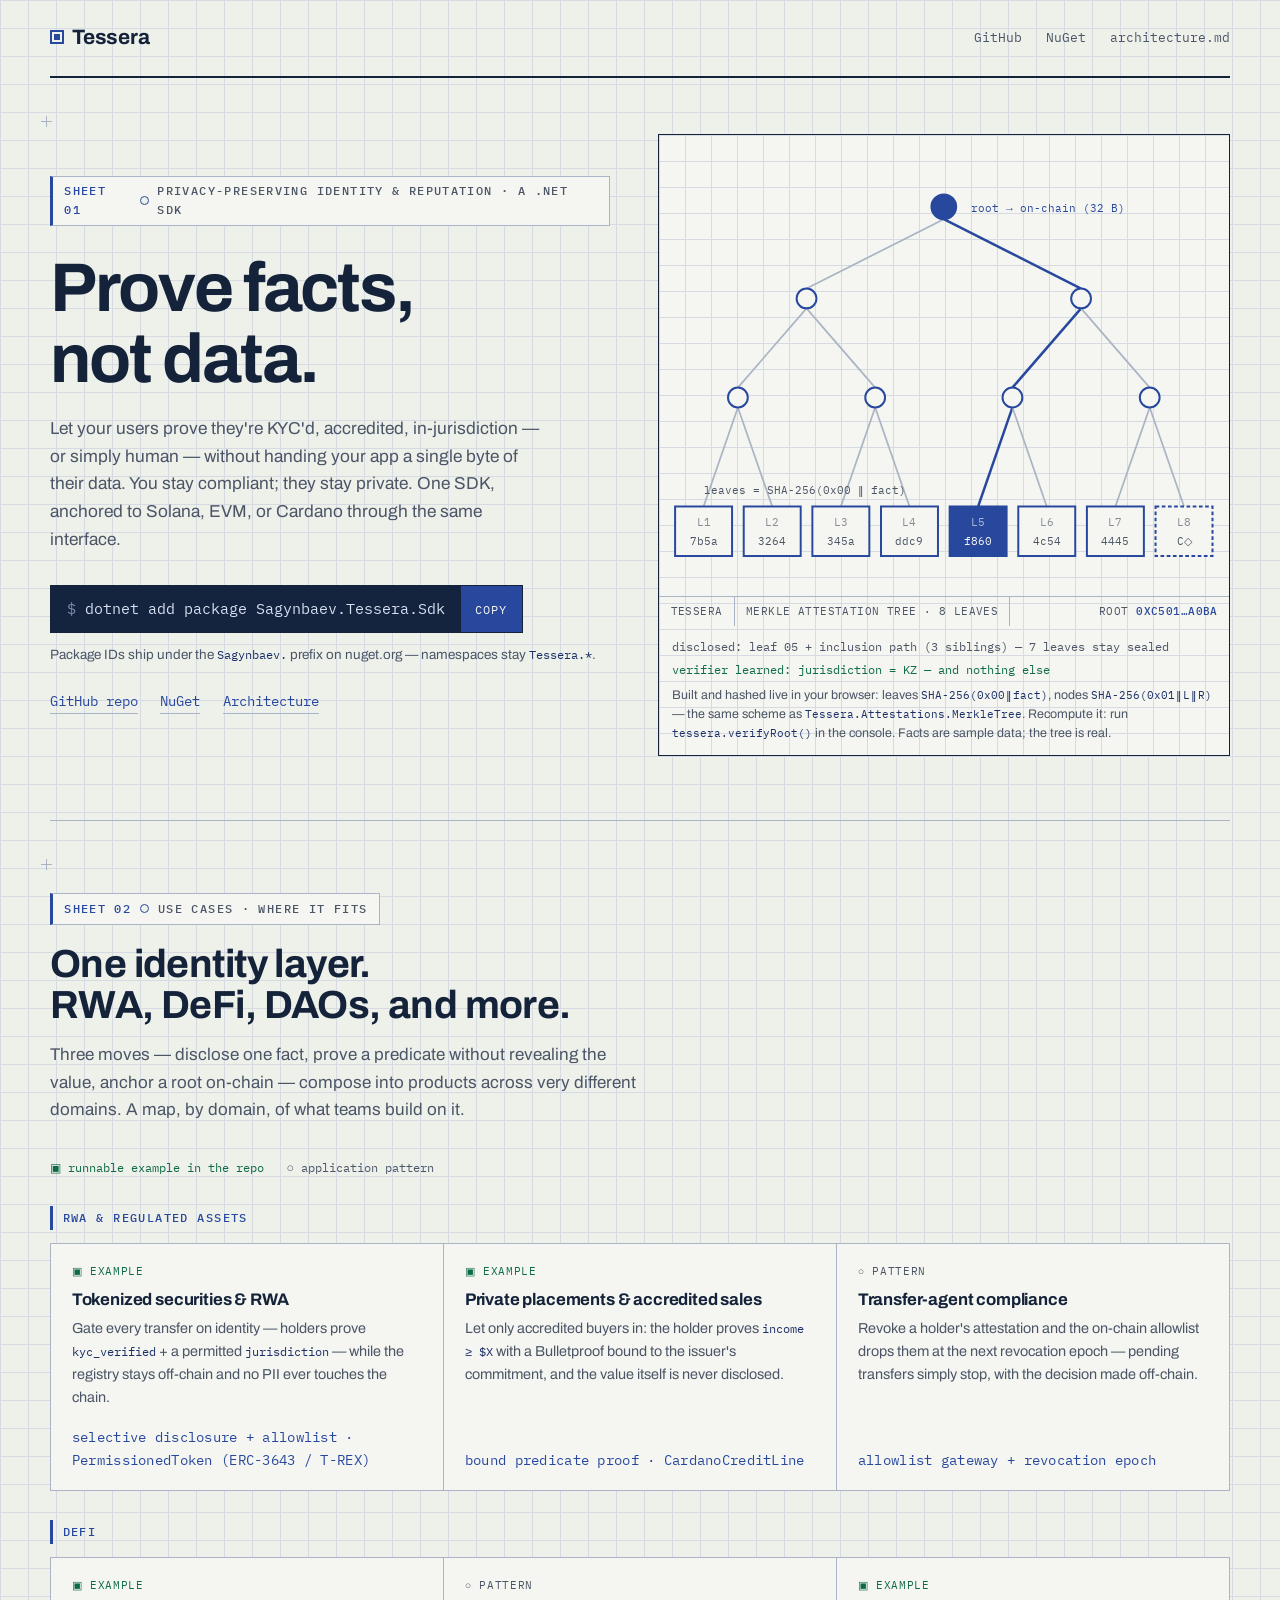
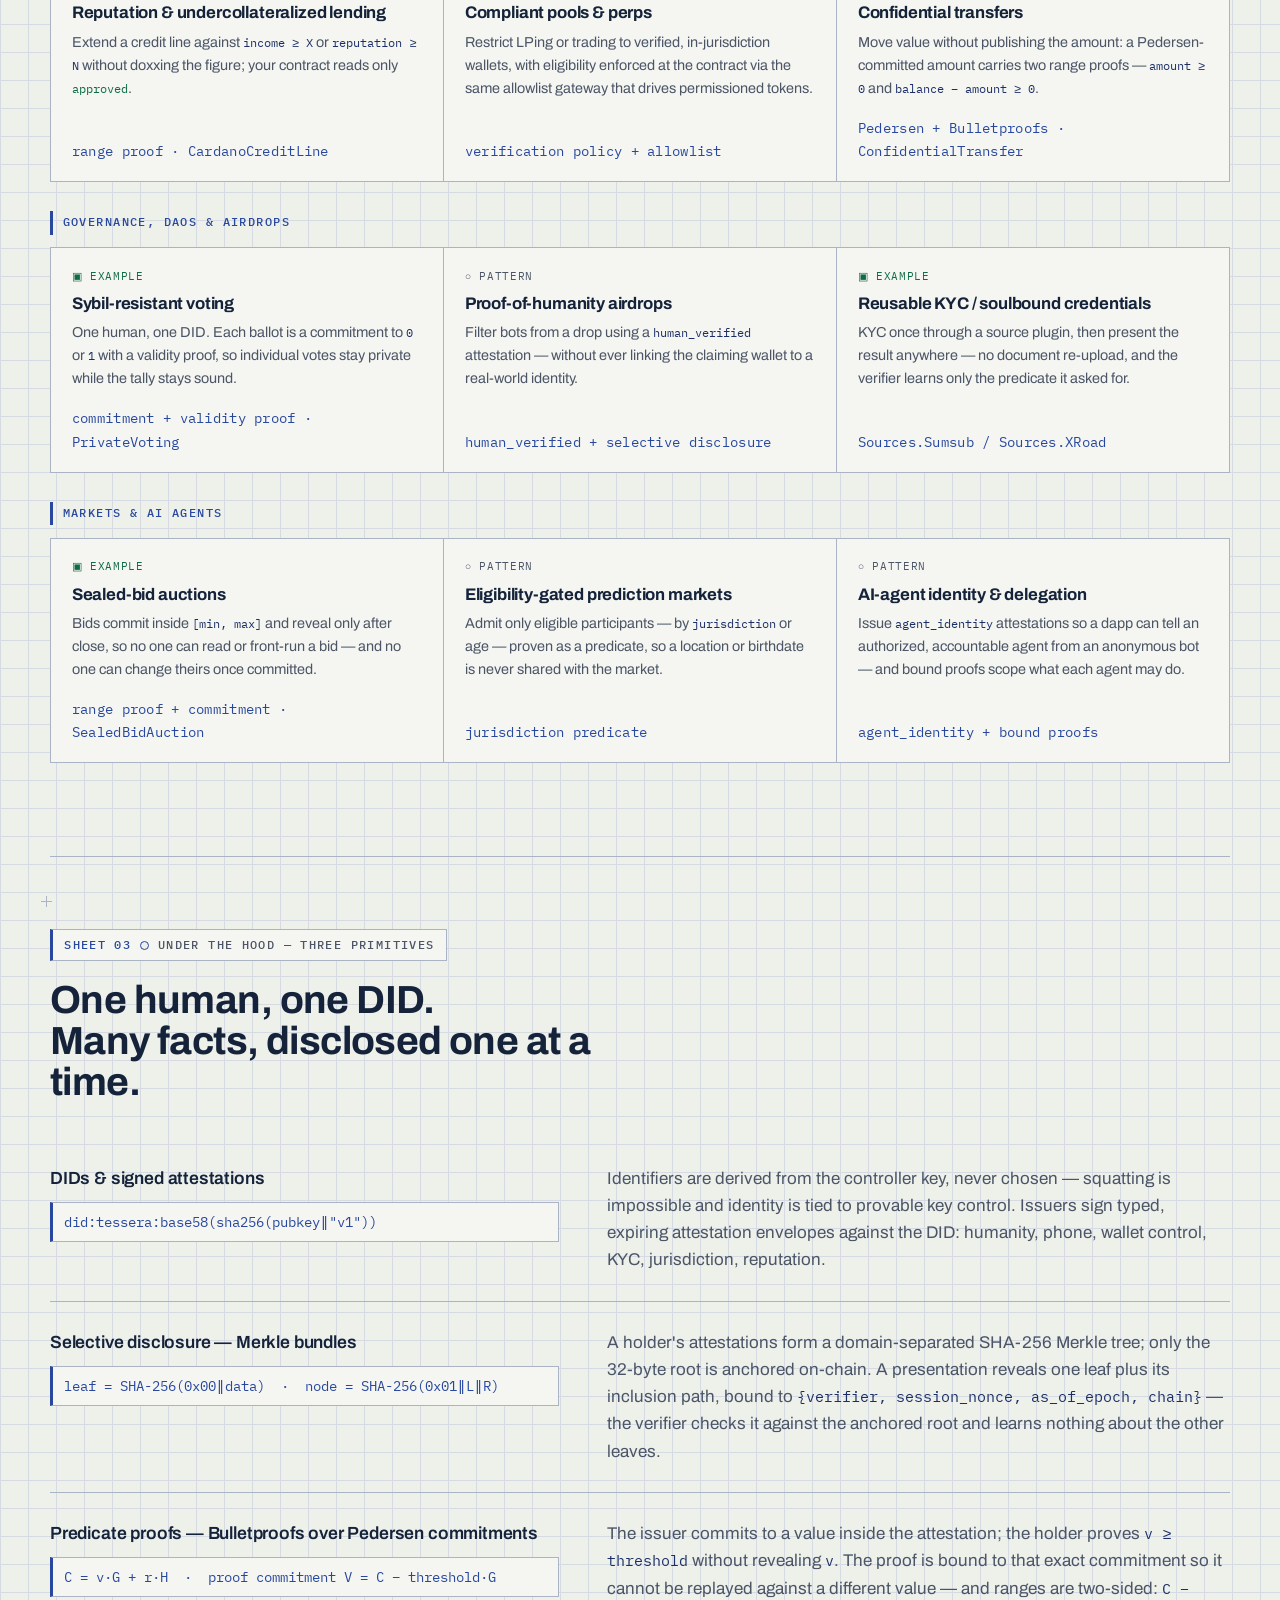
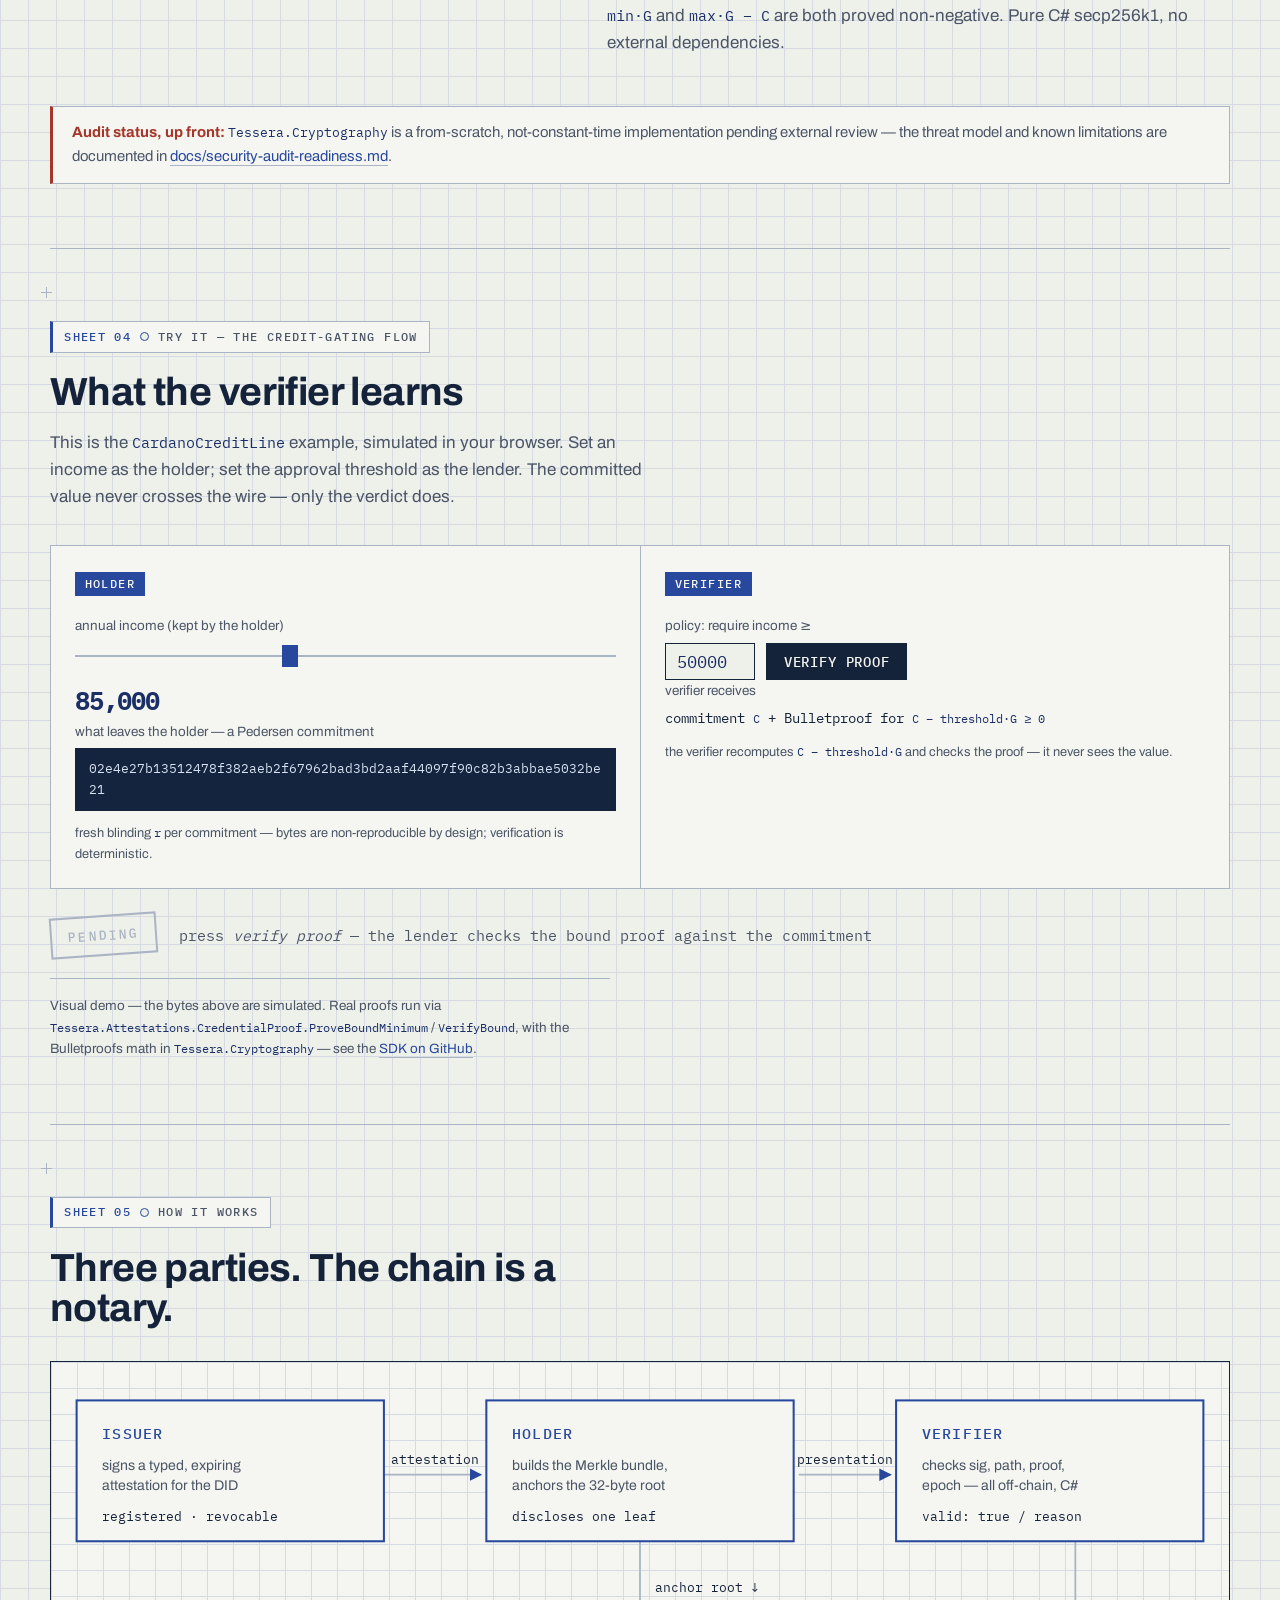
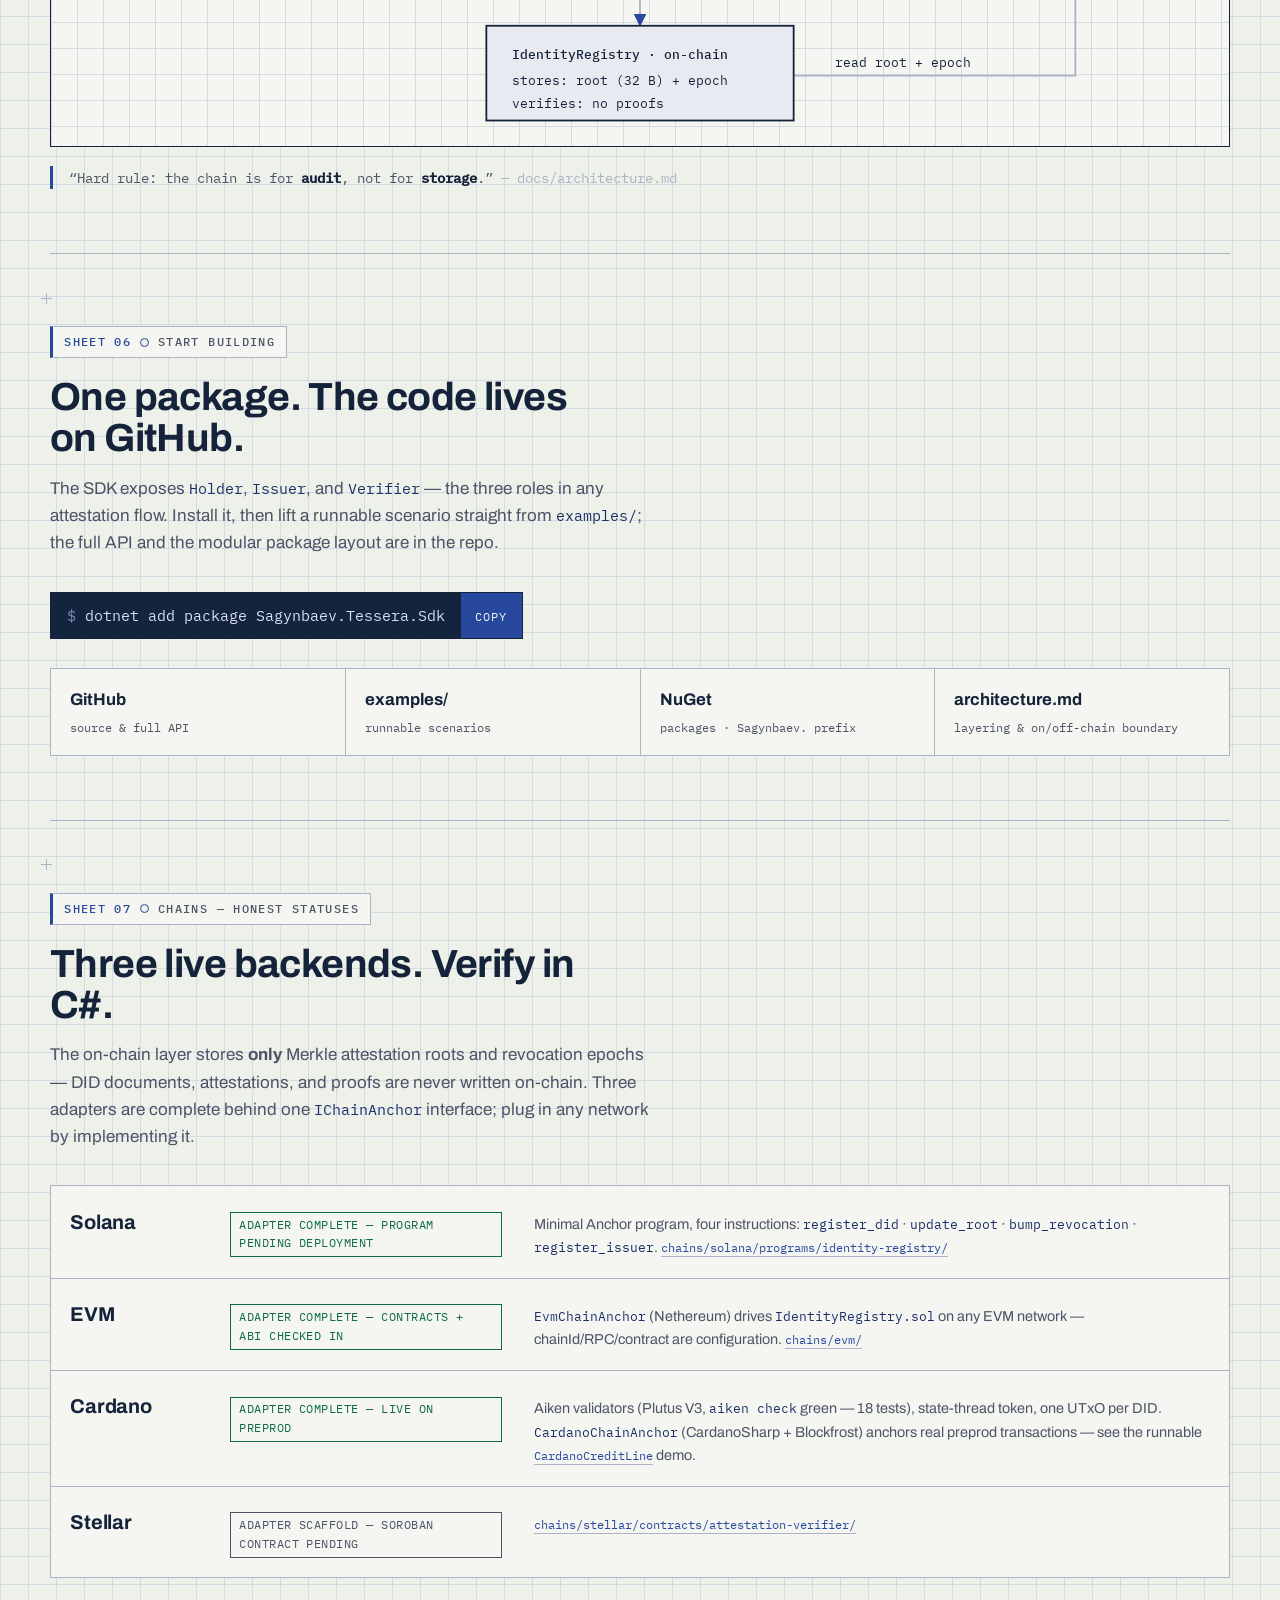
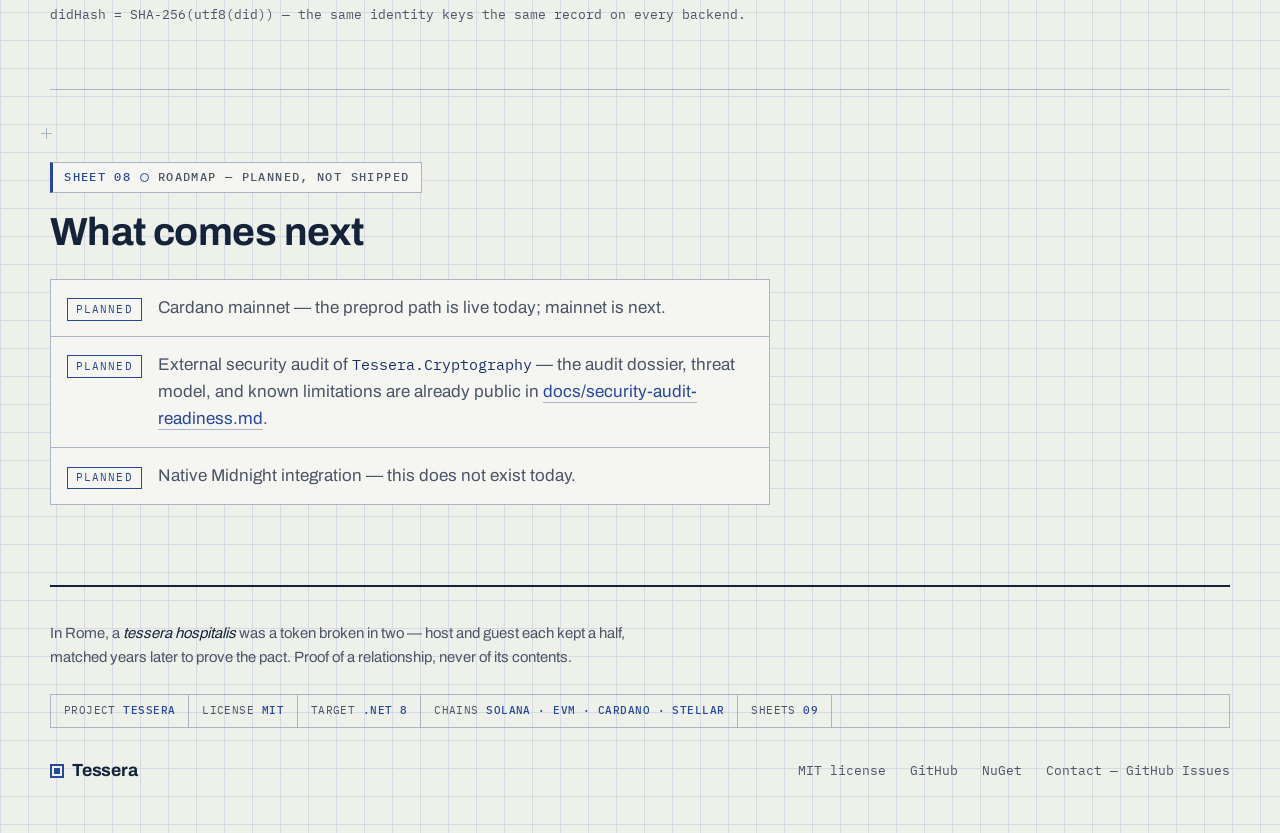
==== commit 8cbdbda4: "Update demo disclaimer and enhance flow legend for mobile visibility" ====
--- a/index.html
+++ b/index.html
@@ -300,10 +300,8 @@
 
       <p class="demo-disclaimer">Visual demo — the bytes above are simulated. Real proofs run via
       <code>Tessera.Attestations.CredentialProof.ProveBoundMinimum</code> / <code>VerifyBound</code>,
-      with the Bulletproofs math in <code>Tessera.Cryptography</code> (see the code below, verbatim
-      from the README).</p>
-      <noscript><p class="demo-disclaimer">The interactive demo requires JavaScript — the code below
-      shows the real API instead.</p></noscript>
+      with the Bulletproofs math in <code>Tessera.Cryptography</code> — see the
+      <a href="https://github.com/asagynbaev/Tessera">SDK on GitHub</a>.</p>
     </section>
 
     <!-- ================= HOW IT WORKS ================= -->
@@ -368,8 +366,8 @@
         </svg>
       </figure>
 
-      <!-- accessible source of truth + detail -->
-      <ol class="flow-legend visually-hidden">
+      <!-- accessible source of truth + detail; also the visible flow on mobile -->
+      <ol class="flow-legend">
         <li><strong>Issuer.</strong> Holds a signing key, registered in the on-chain issuer registry; signs a typed, expiring attestation for the subject DID.</li>
         <li><strong>Holder.</strong> Collects attestations into a Merkle bundle, anchors the 32-byte root on-chain, and builds a presentation — one leaf + inclusion path + predicate proofs, bound to {verifier, session_nonce, as_of_epoch, chain}.</li>
         <li><strong>Verifier.</strong> Checks the issuer signature, the inclusion path against the anchored root, the predicate proofs against their commitments, and the revocation epoch — all off-chain, in C#.</li>
--- a/styles.css
+++ b/styles.css
@@ -735,6 +735,16 @@
 .flow-quote strong { color: var(--ink); }
 .flow-quote .src { color: var(--hair); }
 
+/* the legend is the screen-reader source on desktop (SVG is the visual),
+   and becomes the VISIBLE flow on mobile (the wide schematic is hidden). */
+.flow-legend {
+  position: absolute;
+  width: 1px; height: 1px;
+  margin: -1px; padding: 0;
+  overflow: hidden; clip: rect(0 0 0 0);
+  white-space: nowrap; border: 0;
+}
+
 /* ---------- chains ---------- */
 
 .chain-list { list-style: none; margin-top: 1.8rem; border: var(--rule); border-bottom: 0; }
@@ -832,8 +842,44 @@
   .cta-links { grid-template-columns: minmax(0, 1fr); }
   section { padding-top: 3.5rem; }
   .hero { padding-top: 2.5rem; }
-  .pkg-table { display: block; overflow-x: auto; }
   .site-head nav a, .site-foot nav a, .hero-links a, .chain-detail a { display: inline-block; padding-block: 0.35rem; }
+
+  /* the wide wired schematic is unreadable on a phone — show the text flow instead */
+  .flow-schematic { display: none; }
+  .flow-legend {
+    position: static;
+    width: auto; height: auto;
+    margin: 1.5rem 0 0; padding: 0;
+    overflow: visible; clip: auto; white-space: normal;
+    list-style: none;
+    border: var(--rule); border-bottom: 0;
+    counter-reset: fstep;
+  }
+  .flow-legend li {
+    counter-increment: fstep;
+    position: relative;
+    border-bottom: var(--rule);
+    background: var(--paper-lift);
+    padding: 1rem 1.1rem 1rem 3rem;
+    color: var(--graphite);
+    font-size: 0.93rem;
+  }
+  .flow-legend li::before {
+    content: counter(fstep);
+    position: absolute; left: 0.8rem; top: 1rem;
+    width: 1.5rem; height: 1.5rem;
+    display: grid; place-items: center;
+    font-family: var(--font-mono); font-size: 0.76rem;
+    color: var(--paper-lift); background: var(--blue);
+  }
+  .flow-legend li strong { color: var(--ink); }
+
+  /* keep the hero schematic legible: let its titleblock wrap, enlarge labels */
+  .schematic-titleblock { flex-wrap: wrap; font-size: 0.62rem; }
+  .schematic-titleblock span:last-child { margin-left: 0; }
+  .leaf-hash { font-size: 10.5px; }
+  .leaf-fact { font-size: 10px; }
+  .sch-label { font-size: 10px; }
 }
 
 @media (max-width: 420px) {
